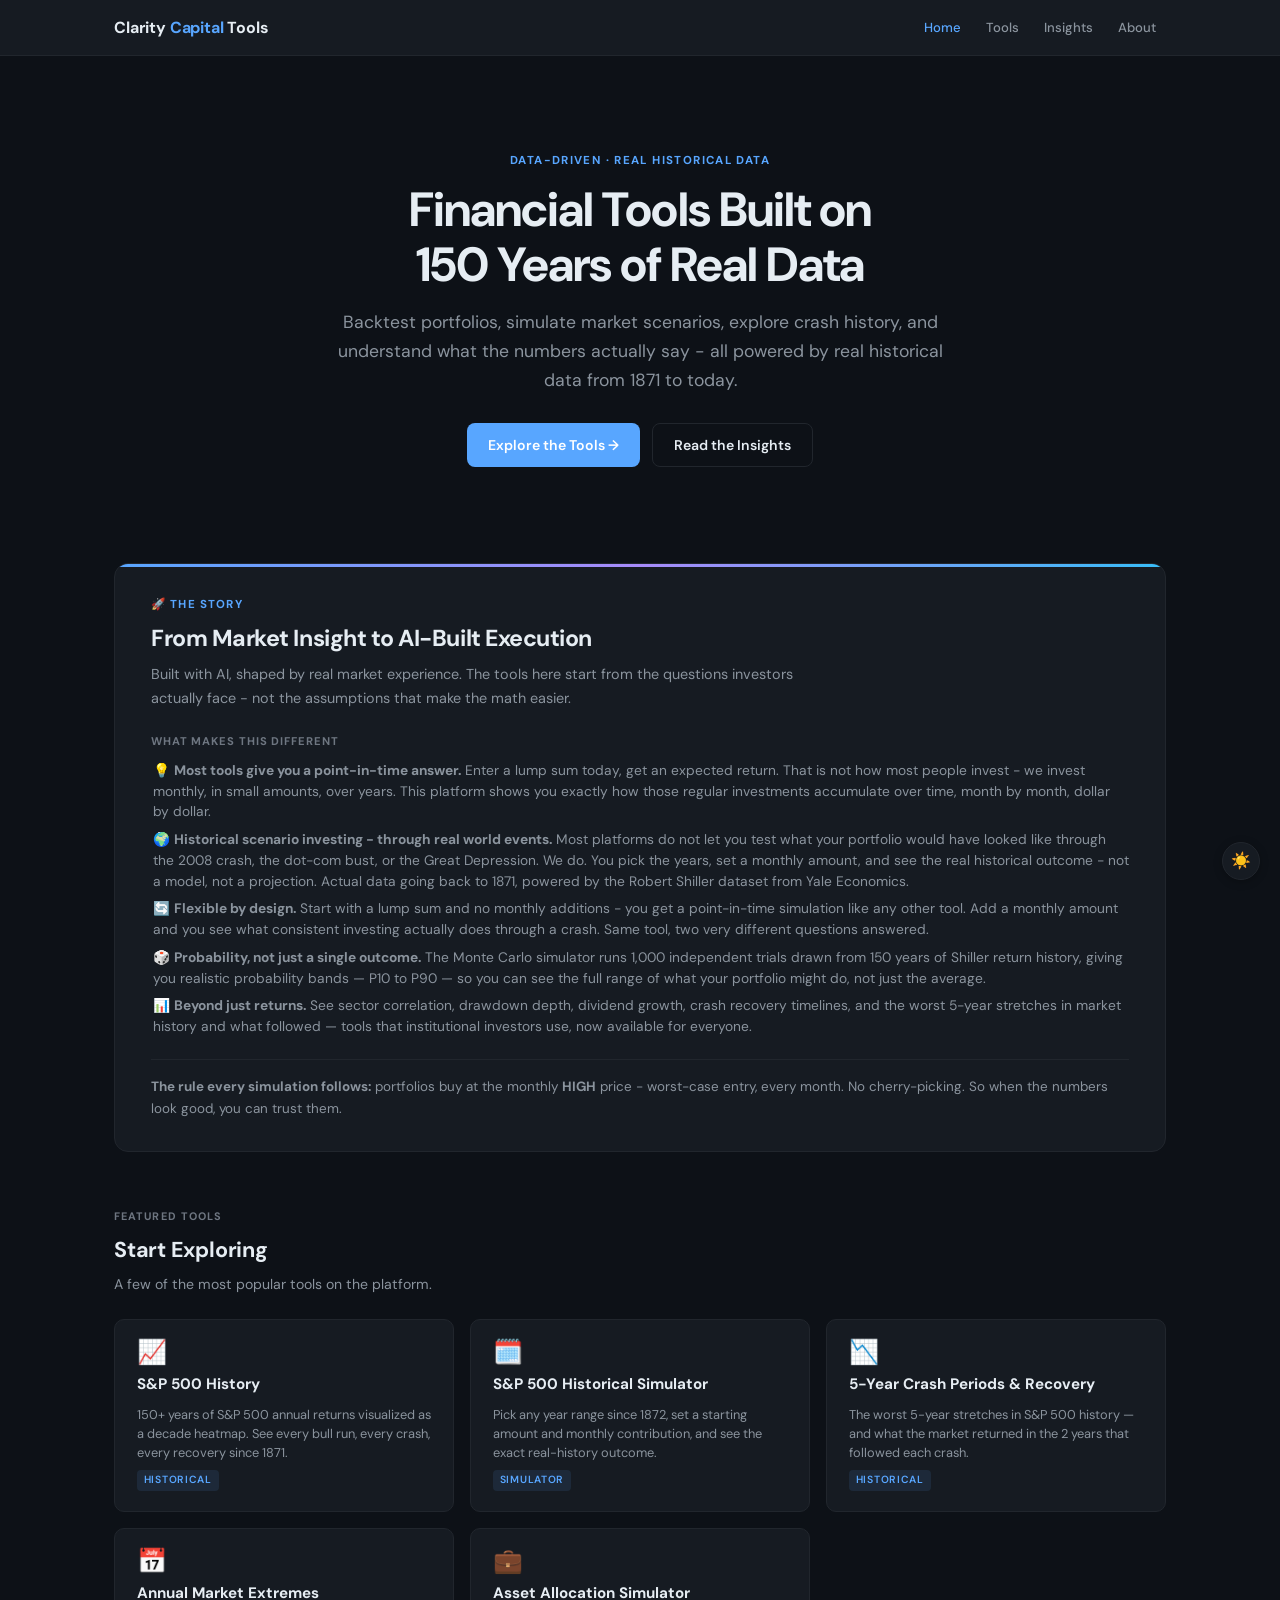
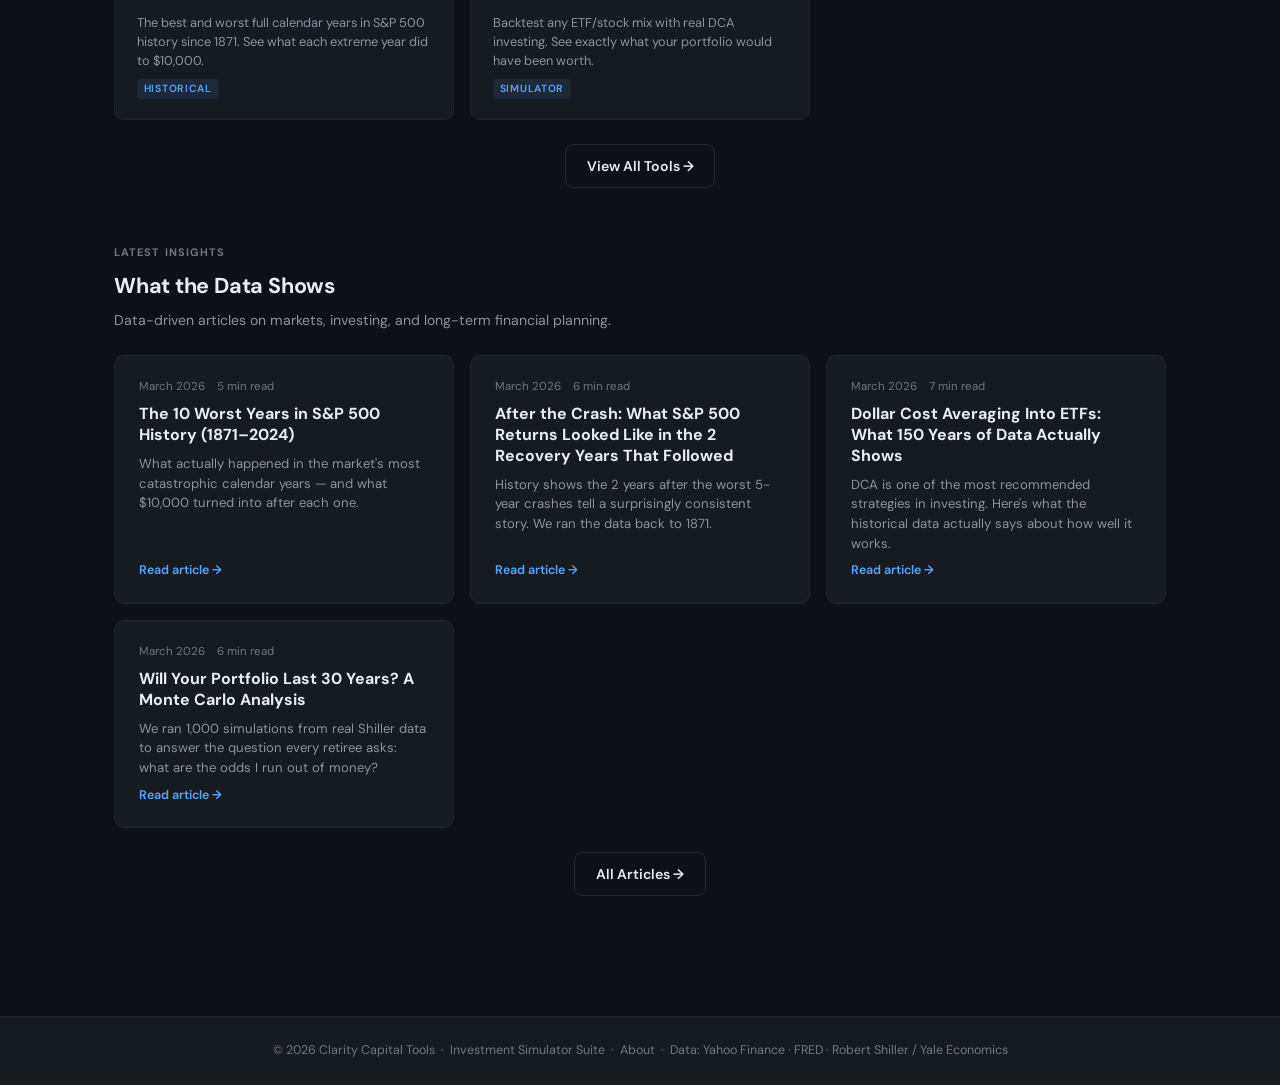
==== index.html @ 522142c0 "Polish all pages: em dashes to hyphens, expand contractions, remove sign-up/free language, tighten c" ====
<!doctype html>
<html lang="en">
<head>
  <meta charset="utf-8" />
  <meta name="viewport" content="width=device-width, initial-scale=1" />
  <title>Clarity Capital Tools — Financial Analysis &amp; Investment Simulators</title>
  <meta name="description" content="Data-driven financial tools built on 150+ years of real market data. Backtest portfolios, run Monte Carlo simulations, explore S&P 500 history, and more." />
  <link rel="canonical" href="https://claritycapitaltools.com/" />
  <meta property="og:type" content="website" />
  <meta property="og:title" content="Clarity Capital Tools — Financial Analysis &amp; Investment Simulators" />
  <meta property="og:description" content="Data-driven financial tools built on 150+ years of real market data. Backtest portfolios, simulate returns, explore market history." />
  <meta property="og:url" content="https://claritycapitaltools.com/" />
  <meta property="og:site_name" content="Clarity Capital Tools" />
  <meta name="twitter:card" content="summary_large_image" />
  <meta name="twitter:title" content="Clarity Capital Tools — Investment Simulators" />
  <meta name="twitter:description" content="Data-driven financial tools built on 150+ years of real market data." />
  <script type="application/ld+json">
{
  "@context": "https://schema.org",
  "@type": "WebSite",
  "name": "Clarity Capital Tools",
  "url": "https://claritycapitaltools.com/",
  "description": "Data-driven financial tools and investment simulators built on 150+ years of real market data.",
  "potentialAction": {
    "@type": "SearchAction",
    "target": "https://claritycapitaltools.com/tools.html",
    "query-input": "required name=search_term_string"
  }
}
</script>
  <link rel="preconnect" href="https://fonts.googleapis.com" />
  <link rel="preconnect" href="https://fonts.gstatic.com" crossorigin />
  <link href="https://fonts.googleapis.com/css2?family=DM+Sans:ital,opsz,wght@0,9..40,400;0,9..40,500;0,9..40,600;0,9..40,700;1,9..40,400&display=swap" rel="stylesheet" />
  <link rel="stylesheet" href="shared.css" />
  <script src="theme-toggle.js"></script>
  <style>
    .section { margin: 3.5rem 0; }

    /* ── origin story section ── */
    .origin-wrap {
      background: var(--card);
      border: 1px solid var(--border);
      border-radius: 14px;
      padding: 2rem 2.25rem;
      position: relative;
      overflow: hidden;
    }
    .origin-wrap::before {
      content: '';
      position: absolute;
      top: 0; left: 0; right: 0;
      height: 3px;
      background: linear-gradient(90deg, var(--accent), #a78bfa, #38bdf8);
    }
    .origin-kicker {
      font-size: .72rem;
      font-weight: 700;
      text-transform: uppercase;
      letter-spacing: .1em;
      color: var(--accent);
      margin-bottom: .6rem;
    }
    .origin-headline {
      font-size: 1.45rem;
      font-weight: 700;
      line-height: 1.25;
      letter-spacing: -.02em;
      margin-bottom: .6rem;
    }
    .origin-sub {
      font-size: .9rem;
      color: var(--text2);
      line-height: 1.65;
      margin-bottom: 1.4rem;
      max-width: 680px;
    }
    .origin-body {
      display: grid;
      grid-template-columns: 1fr;
      gap: 1.5rem 2rem;
    }
    .origin-col-label {
      font-size: .7rem;
      font-weight: 700;
      text-transform: uppercase;
      letter-spacing: .08em;
      color: var(--text3);
      margin-bottom: .6rem;
    }
    .origin-list {
      list-style: none;
      padding: 0; margin: 0;
      display: flex;
      flex-direction: column;
      gap: .45rem;
    }
    .origin-list li {
      font-size: .86rem;
      color: var(--text2);
      line-height: 1.5;
      padding-left: .1rem;
    }
    .origin-rule {
      font-size: .84rem;
      color: var(--text2);
      line-height: 1.6;
      border-top: 1px solid var(--border);
      margin-top: 1.4rem;
      padding-top: 1rem;
    }
    .origin-rule strong { color: var(--text1); }

    /* ── stack-earn spotlight ── */
    .member-spotlight {
      background: linear-gradient(135deg, rgba(99,102,241,.07) 0%, rgba(168,85,247,.07) 100%);
      border: 1px solid rgba(99,102,241,.2);
      border-radius: 14px;
      padding: 1.75rem 2rem;
      display: flex;
      align-items: center;
      gap: 1.5rem;
      flex-wrap: wrap;
    }
    [data-theme="dark"] .member-spotlight {
      background: linear-gradient(135deg, rgba(99,102,241,.1) 0%, rgba(168,85,247,.1) 100%);
      border-color: rgba(99,102,241,.3);
    }
    .spotlight-icon {
      font-size: 2.4rem;
      flex-shrink: 0;
    }
    .spotlight-body { flex: 1; min-width: 220px; }
    .spotlight-tag {
      display: inline-block;
      font-size: .65rem;
      font-weight: 700;
      text-transform: uppercase;
      letter-spacing: .08em;
      background: rgba(99,102,241,.15);
      color: #6366f1;
      border-radius: 4px;
      padding: 2px 7px;
      margin-bottom: .45rem;
    }
    [data-theme="dark"] .spotlight-tag { color: #a5b4fc; background: rgba(99,102,241,.2); }
    .spotlight-title { font-size: 1.1rem; font-weight: 700; margin-bottom: .35rem; }
    .spotlight-desc { font-size: .86rem; color: var(--text2); line-height: 1.6; }
    .spotlight-cta {
      display: inline-block;
      margin-top: .75rem;
      font-size: .83rem;
      font-weight: 600;
      color: #6366f1;
      text-decoration: none;
    }
    [data-theme="dark"] .spotlight-cta { color: #a5b4fc; }
    .spotlight-cta:hover { text-decoration: underline; }
  </style>
</head>
<body>
  <header class="site-header">
    <div class="header-inner">
      <a href="/" class="brand">Clarity <span>Capital</span> Tools</a>
      <nav class="site-nav">
        <a href="/" class="active">Home</a>
        <a href="/tools.html">Tools</a>
        <a href="/insights/">Insights</a>
        <a href="/about.html">About</a>
      </nav>
    </div>
  </header>

  <main>
    <div class="container">

      <!-- hero -->
      <div class="hero">
        <div class="hero-eyebrow">Data-Driven · Real Historical Data</div>
        <h1>Financial Tools Built on<br>150 Years of Real Data</h1>
        <p>Backtest portfolios, simulate market scenarios, explore crash history, and understand what the numbers actually say - all powered by real historical data from 1871 to today.</p>
        <div class="hero-actions">
          <a href="https://investsim.claritycapitaltools.com" class="btn btn-primary">Explore the Tools →</a>
          <a href="/insights/" class="btn btn-outline">Read the Insights</a>
        </div>
      </div>

      <!-- origin story -->
      <div class="section">
        <div class="origin-wrap">
          <div class="origin-kicker">🚀 The Story</div>
          <div class="origin-headline">From Market Insight to AI-Built Execution</div>
          <div class="origin-sub">Built with AI, shaped by real market experience. The tools here start from the questions investors actually face - not the assumptions that make the math easier.</div>
          <div class="origin-body">
            <div>
              <div class="origin-col-label">What makes this different</div>
              <ul class="origin-list">
                <li>💡 <strong>Most tools give you a point-in-time answer.</strong> Enter a lump sum today, get an expected return. That is not how most people invest - we invest monthly, in small amounts, over years. This platform shows you exactly how those regular investments accumulate over time, month by month, dollar by dollar.</li>
                <li>🌍 <strong>Historical scenario investing - through real world events.</strong> Most platforms do not let you test what your portfolio would have looked like through the 2008 crash, the dot-com bust, or the Great Depression. We do. You pick the years, set a monthly amount, and see the real historical outcome - not a model, not a projection. Actual data going back to 1871, powered by the Robert Shiller dataset from Yale Economics.</li>
                <li>🔄 <strong>Flexible by design.</strong> Start with a lump sum and no monthly additions - you get a point-in-time simulation like any other tool. Add a monthly amount and you see what consistent investing actually does through a crash. Same tool, two very different questions answered.</li>
                <li>🎲 <strong>Probability, not just a single outcome.</strong> The Monte Carlo simulator runs 1,000 independent trials drawn from 150 years of Shiller return history, giving you realistic probability bands — P10 to P90 — so you can see the full range of what your portfolio might do, not just the average.</li>
                <li>📊 <strong>Beyond just returns.</strong> See sector correlation, drawdown depth, dividend growth, crash recovery timelines, and the worst 5-year stretches in market history and what followed — tools that institutional investors use, now available for everyone.</li>
              </ul>
            </div>
          </div>
          <div class="origin-rule">
            <strong>The rule every simulation follows:</strong> portfolios buy at the monthly <strong>HIGH</strong> price - worst-case entry, every month. No cherry-picking. So when the numbers look good, you can trust them.
          </div>
        </div>
      </div>

      <!-- featured tools -->
      <div class="section">
        <div class="section-head">
          <div class="section-label">Featured tools</div>
          <h2>Start Exploring</h2>
          <p>A few of the most popular tools on the platform.</p>
        </div>
        <div class="card-grid">
          <a href="https://investsim.claritycapitaltools.com/sp500-history.html" class="tool-card">
            <div class="tool-icon">📈</div>
            <div class="tool-name">S&amp;P 500 History</div>
            <div class="tool-desc">150+ years of S&amp;P 500 annual returns visualized as a decade heatmap. See every bull run, every crash, every recovery since 1871.</div>
            <span class="tool-tag">Historical</span>
          </a>
          <a href="https://investsim.claritycapitaltools.com/sp500-simulate.html" class="tool-card">
            <div class="tool-icon">🗓️</div>
            <div class="tool-name">S&amp;P 500 Historical Simulator</div>
            <div class="tool-desc">Pick any year range since 1872, set a starting amount and monthly contribution, and see the exact real-history outcome.</div>
            <span class="tool-tag">Simulator</span>
          </a>
          <a href="https://investsim.claritycapitaltools.com/bad-streaks.html" class="tool-card">
            <div class="tool-icon">📉</div>
            <div class="tool-name">5-Year Crash Periods &amp; Recovery</div>
            <div class="tool-desc">The worst 5-year stretches in S&amp;P 500 history — and what the market returned in the 2 years that followed each crash.</div>
            <span class="tool-tag">Historical</span>
          </a>
          <a href="https://investsim.claritycapitaltools.com/extreme-years.html" class="tool-card">
            <div class="tool-icon">📅</div>
            <div class="tool-name">Annual Market Extremes</div>
            <div class="tool-desc">The best and worst full calendar years in S&amp;P 500 history since 1871. See what each extreme year did to $10,000.</div>
            <span class="tool-tag">Historical</span>
          </a>
          <a href="https://investsim.claritycapitaltools.com/simulator-guide.html" class="tool-card">
            <div class="tool-icon">💼</div>
            <div class="tool-name">Asset Allocation Simulator</div>
            <div class="tool-desc">Backtest any ETF/stock mix with real DCA investing. See exactly what your portfolio would have been worth.</div>
            <span class="tool-tag">Simulator</span>
          </a>
        </div>
        <div style="text-align:center;margin-top:1.5rem;">
          <a href="/tools.html" class="btn btn-outline">View All Tools →</a>
        </div>
      </div>

      <!-- latest insights -->
      <div class="section">
        <div class="section-head">
          <div class="section-label">Latest insights</div>
          <h2>What the Data Shows</h2>
          <p>Data-driven articles on markets, investing, and long-term financial planning.</p>
        </div>
        <div class="card-grid-2">
          <a href="/insights/sp500-worst-years.html" class="article-card">
            <div class="article-meta"><span>March 2026</span><span>5 min read</span></div>
            <div class="article-title">The 10 Worst Years in S&amp;P 500 History (1871–2024)</div>
            <div class="article-summary">What actually happened in the market's most catastrophic calendar years — and what $10,000 turned into after each one.</div>
            <div class="article-cta">Read article →</div>
          </a>
          <a href="/insights/market-crash-recovery.html" class="article-card">
            <div class="article-meta"><span>March 2026</span><span>6 min read</span></div>
            <div class="article-title">After the Crash: What S&amp;P 500 Returns Looked Like in the 2 Recovery Years That Followed</div>
            <div class="article-summary">History shows the 2 years after the worst 5-year crashes tell a surprisingly consistent story. We ran the data back to 1871.</div>
            <div class="article-cta">Read article →</div>
          </a>
          <a href="/insights/dollar-cost-averaging.html" class="article-card">
            <div class="article-meta"><span>March 2026</span><span>7 min read</span></div>
            <div class="article-title">Dollar Cost Averaging Into ETFs: What 150 Years of Data Actually Shows</div>
            <div class="article-summary">DCA is one of the most recommended strategies in investing. Here's what the historical data actually says about how well it works.</div>
            <div class="article-cta">Read article →</div>
          </a>
          <a href="/insights/monte-carlo-retirement.html" class="article-card">
            <div class="article-meta"><span>March 2026</span><span>6 min read</span></div>
            <div class="article-title">Will Your Portfolio Last 30 Years? A Monte Carlo Analysis</div>
            <div class="article-summary">We ran 1,000 simulations from real Shiller data to answer the question every retiree asks: what are the odds I run out of money?</div>
            <div class="article-cta">Read article →</div>
          </a>
        </div>
        <div style="text-align:center;margin-top:1.5rem;">
          <a href="/insights/" class="btn btn-outline">All Articles →</a>
        </div>
      </div>

    </div><!-- /.container -->
  </main>

  <footer class="site-footer">
    <p>© 2026 Clarity Capital Tools &nbsp;·&nbsp;
    <a href="https://investsim.claritycapitaltools.com">Investment Simulator Suite</a> &nbsp;·&nbsp;
    <a href="/about.html">About</a> &nbsp;·&nbsp;
    Data: Yahoo Finance · FRED · Robert Shiller / Yale Economics</p>
  </footer>
</body>
</html>
---- shared.css ----
/* ── Clarity Capital Tools — shared.css ── */

/* Google Fonts loaded in HTML */

/* ── CSS variables ── */
:root {
  --bg:      #0d1117;
  --card:    #161b22;
  --border:  #21262d;
  --text:    #e6edf3;
  --text2:   #8b949e;
  --text3:   #6e7681;
  --accent:  #58a6ff;
  --green:   #3fb950;
  --red:     #f85149;
  --gold:    #d29922;
  --radius:  10px;
  --shadow:  0 1px 3px rgba(0,0,0,.4);
}
[data-theme="light"] {
  --bg:      #f6f8fa;
  --card:    #ffffff;
  --border:  #d0d7de;
  --text:    #1f2328;
  --text2:   #656d76;
  --text3:   #848d97;
  --accent:  #0969da;
  --green:   #1a7f37;
  --red:     #cf222e;
  --gold:    #9a6700;
  --shadow:  0 1px 3px rgba(0,0,0,.12);
}

/* ── reset ── */
*, *::before, *::after { box-sizing: border-box; margin: 0; padding: 0; }
html { font-size: 16px; }
body {
  font-family: 'DM Sans', system-ui, sans-serif;
  background: var(--bg);
  color: var(--text);
  line-height: 1.6;
  min-height: 100vh;
}
a { color: var(--accent); text-decoration: none; }
a:hover { text-decoration: underline; }
img { max-width: 100%; display: block; }

/* ── site header ── */
.site-header {
  border-bottom: 1px solid var(--border);
  background: var(--card);
  position: sticky;
  top: 0;
  z-index: 100;
}
.header-inner {
  max-width: 1100px;
  margin: 0 auto;
  padding: .75rem 1.5rem;
  display: flex;
  align-items: center;
  justify-content: space-between;
  gap: 1rem;
}
.brand {
  font-size: 1rem;
  font-weight: 700;
  color: var(--text);
  letter-spacing: -.01em;
  white-space: nowrap;
}
.brand:hover { text-decoration: none; color: var(--accent); }
.brand span { color: var(--accent); }

.site-nav { display: flex; gap: .25rem; align-items: center; flex-wrap: wrap; }
.site-nav a {
  font-size: .82rem;
  font-weight: 500;
  color: var(--text2);
  padding: .3rem .65rem;
  border-radius: 6px;
  transition: color .15s, background .15s;
}
.site-nav a:hover { color: var(--text); background: var(--bg); text-decoration: none; }
.site-nav a.active { color: var(--accent); }

/* ── container ── */
.container {
  max-width: 1100px;
  margin: 0 auto;
  padding: 2rem 1.5rem 4rem;
}
.container-narrow {
  max-width: 760px;
  margin: 0 auto;
  padding: 2.5rem 1.5rem 4rem;
}

/* ── hero ── */
.hero {
  text-align: center;
  padding: 4rem 1rem 2.5rem;
}
.hero-eyebrow {
  font-size: .72rem;
  font-weight: 700;
  text-transform: uppercase;
  letter-spacing: .12em;
  color: var(--accent);
  margin-bottom: .75rem;
}
.hero h1 {
  font-size: clamp(2rem, 5vw, 3rem);
  font-weight: 700;
  line-height: 1.15;
  letter-spacing: -.02em;
  margin-bottom: 1rem;
}
.hero p {
  font-size: 1.1rem;
  color: var(--text2);
  max-width: 620px;
  margin: 0 auto 1.75rem;
  line-height: 1.65;
}
.hero-actions { display: flex; gap: .75rem; justify-content: center; flex-wrap: wrap; }

/* ── buttons ── */
.btn {
  display: inline-flex;
  align-items: center;
  gap: .4rem;
  padding: .6rem 1.3rem;
  border-radius: 8px;
  font-size: .88rem;
  font-weight: 600;
  cursor: pointer;
  border: none;
  transition: opacity .15s, transform .1s;
}
.btn:hover { opacity: .88; transform: translateY(-1px); text-decoration: none; }
.btn-primary { background: var(--accent); color: #fff; }
[data-theme="light"] .btn-primary { color: #fff; }
.btn-outline { background: transparent; color: var(--text); border: 1px solid var(--border); }
.btn-outline:hover { border-color: var(--accent); color: var(--accent); }

/* ── section headings ── */
.section-head {
  margin-bottom: 1.5rem;
}
.section-head h2 {
  font-size: 1.35rem;
  font-weight: 700;
  letter-spacing: -.01em;
}
.section-head p {
  font-size: .88rem;
  color: var(--text2);
  margin-top: .3rem;
}
.section-label {
  font-size: .68rem;
  font-weight: 700;
  text-transform: uppercase;
  letter-spacing: .1em;
  color: var(--text3);
  margin-bottom: .5rem;
}

/* ── card grid ── */
.card-grid {
  display: grid;
  grid-template-columns: repeat(auto-fill, minmax(280px, 1fr));
  gap: 1rem;
}
.card-grid-2 {
  display: grid;
  grid-template-columns: repeat(auto-fill, minmax(340px, 1fr));
  gap: 1rem;
}

/* ── tool card ── */
.tool-card {
  background: var(--card);
  border: 1px solid var(--border);
  border-radius: var(--radius);
  padding: 1.25rem 1.35rem;
  display: flex;
  flex-direction: column;
  gap: .5rem;
  transition: border-color .15s, transform .15s, box-shadow .15s;
  color: var(--text);
}
.tool-card:hover {
  border-color: var(--accent);
  transform: translateY(-2px);
  box-shadow: 0 4px 16px rgba(0,0,0,.25);
  text-decoration: none;
  color: var(--text);
}
.tool-icon { font-size: 1.5rem; line-height: 1; }
.tool-name { font-size: .95rem; font-weight: 700; }
.tool-desc { font-size: .8rem; color: var(--text2); line-height: 1.5; }
.tool-tag  {
  display: inline-flex;
  align-items: center;
  font-size: .65rem;
  font-weight: 600;
  text-transform: uppercase;
  letter-spacing: .07em;
  padding: 2px 7px;
  border-radius: 4px;
  background: rgba(88,166,255,.1);
  color: var(--accent);
  align-self: flex-start;
  margin-top: auto;
}

/* ── feature card ── */
.feature-card {
  background: var(--card);
  border: 1px solid var(--border);
  border-radius: var(--radius);
  padding: 1.5rem;
}
.feature-icon { font-size: 1.75rem; margin-bottom: .75rem; }
.feature-title { font-size: 1rem; font-weight: 700; margin-bottom: .4rem; }
.feature-desc { font-size: .84rem; color: var(--text2); line-height: 1.55; }

/* ── article card ── */
.article-card {
  background: var(--card);
  border: 1px solid var(--border);
  border-radius: var(--radius);
  padding: 1.35rem 1.5rem;
  display: flex;
  flex-direction: column;
  gap: .5rem;
  color: var(--text);
  transition: border-color .15s, transform .15s;
}
.article-card:hover {
  border-color: var(--accent);
  transform: translateY(-2px);
  text-decoration: none;
  color: var(--text);
}
.article-meta { font-size: .72rem; color: var(--text3); display: flex; gap: .75rem; }
.article-title { font-size: 1rem; font-weight: 700; line-height: 1.3; }
.article-summary { font-size: .82rem; color: var(--text2); line-height: 1.5; }
.article-cta { font-size: .78rem; color: var(--accent); font-weight: 600; margin-top: auto; }

/* ── divider ── */
.divider { border: none; border-top: 1px solid var(--border); margin: 3rem 0; }

/* ── group label ── */
.group-label {
  font-size: .7rem;
  font-weight: 700;
  text-transform: uppercase;
  letter-spacing: .1em;
  color: var(--text3);
  padding: .4rem 0 .6rem;
  border-bottom: 1px solid var(--border);
  margin-bottom: .75rem;
}

/* ── article body ── */
.article-body { line-height: 1.75; }
.article-body h2 { font-size: 1.2rem; font-weight: 700; margin: 2rem 0 .6rem; }
.article-body h3 { font-size: 1rem; font-weight: 700; margin: 1.5rem 0 .5rem; }
.article-body p  { margin-bottom: 1rem; }
.article-body ul, .article-body ol { margin: 0 0 1rem 1.4rem; }
.article-body li { margin-bottom: .4rem; }
.article-body strong { font-weight: 700; }
.article-body em { font-style: italic; }
.article-body a { color: var(--accent); }
.article-body blockquote {
  border-left: 3px solid var(--accent);
  padding: .5rem 0 .5rem 1rem;
  margin: 1.25rem 0;
  color: var(--text2);
  font-style: italic;
}

/* ── data callout box ── */
.data-callout {
  background: var(--card);
  border: 1px solid var(--border);
  border-left: 3px solid var(--accent);
  border-radius: var(--radius);
  padding: 1rem 1.25rem;
  margin: 1.5rem 0;
  font-size: .88rem;
  color: var(--text2);
}
.data-callout strong { color: var(--text); }

/* ── tool CTA block ── */
.tool-cta {
  background: rgba(88,166,255,.07);
  border: 1px solid rgba(88,166,255,.2);
  border-radius: var(--radius);
  padding: 1.5rem;
  text-align: center;
  margin: 2.5rem 0 0;
}
[data-theme="light"] .tool-cta { background: rgba(9,105,218,.05); border-color: rgba(9,105,218,.2); }
.tool-cta h3 { font-size: 1rem; font-weight: 700; margin-bottom: .4rem; }
.tool-cta p  { font-size: .84rem; color: var(--text2); margin-bottom: 1rem; }

/* ── site footer ── */
.site-footer {
  border-top: 1px solid var(--border);
  background: var(--card);
  padding: 1.5rem;
  text-align: center;
  font-size: .78rem;
  color: var(--text3);
}
.site-footer a { color: var(--text3); }
.site-footer a:hover { color: var(--accent); }

/* ── responsive ── */
@media (max-width: 640px) {
  .header-inner { padding: .6rem 1rem; }
  .container, .container-narrow { padding: 1.5rem 1rem 3rem; }
  .hero { padding: 2.5rem .5rem 1.5rem; }
  .card-grid, .card-grid-2 { grid-template-columns: 1fr; }
}
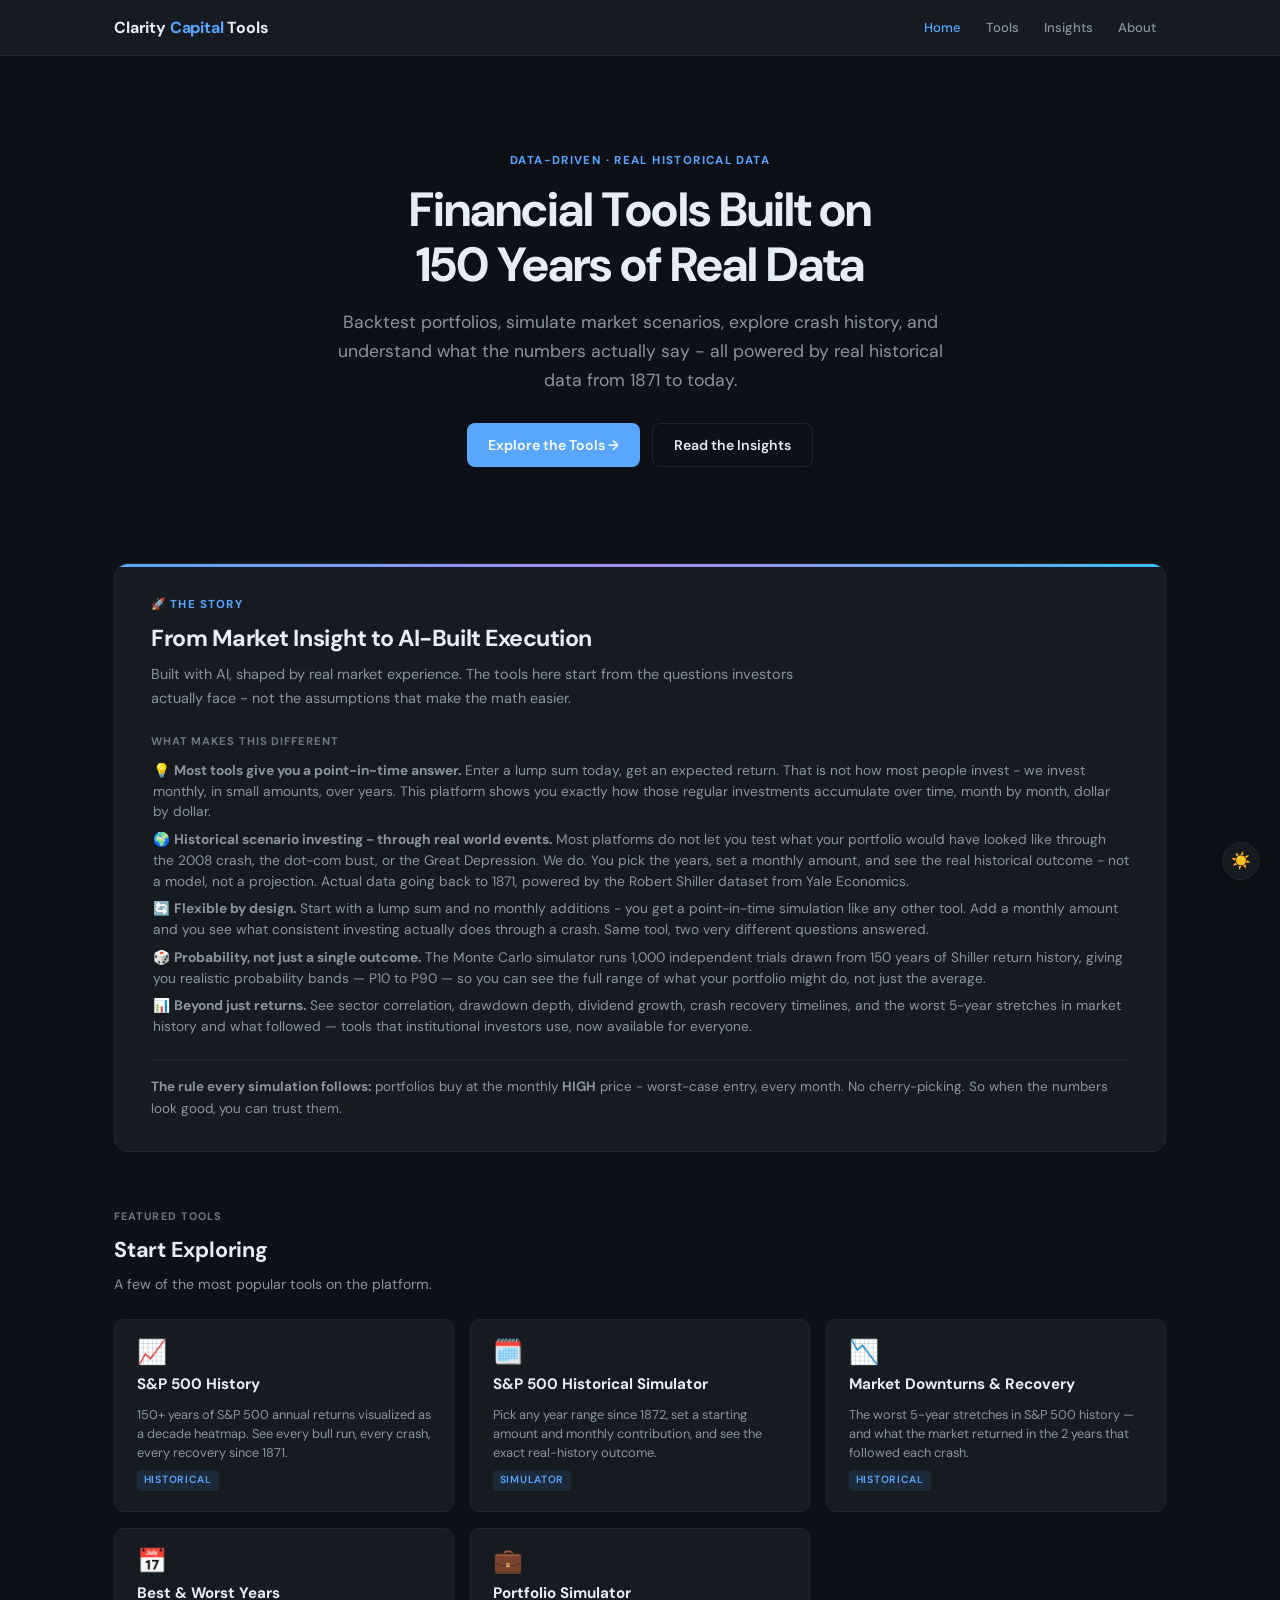
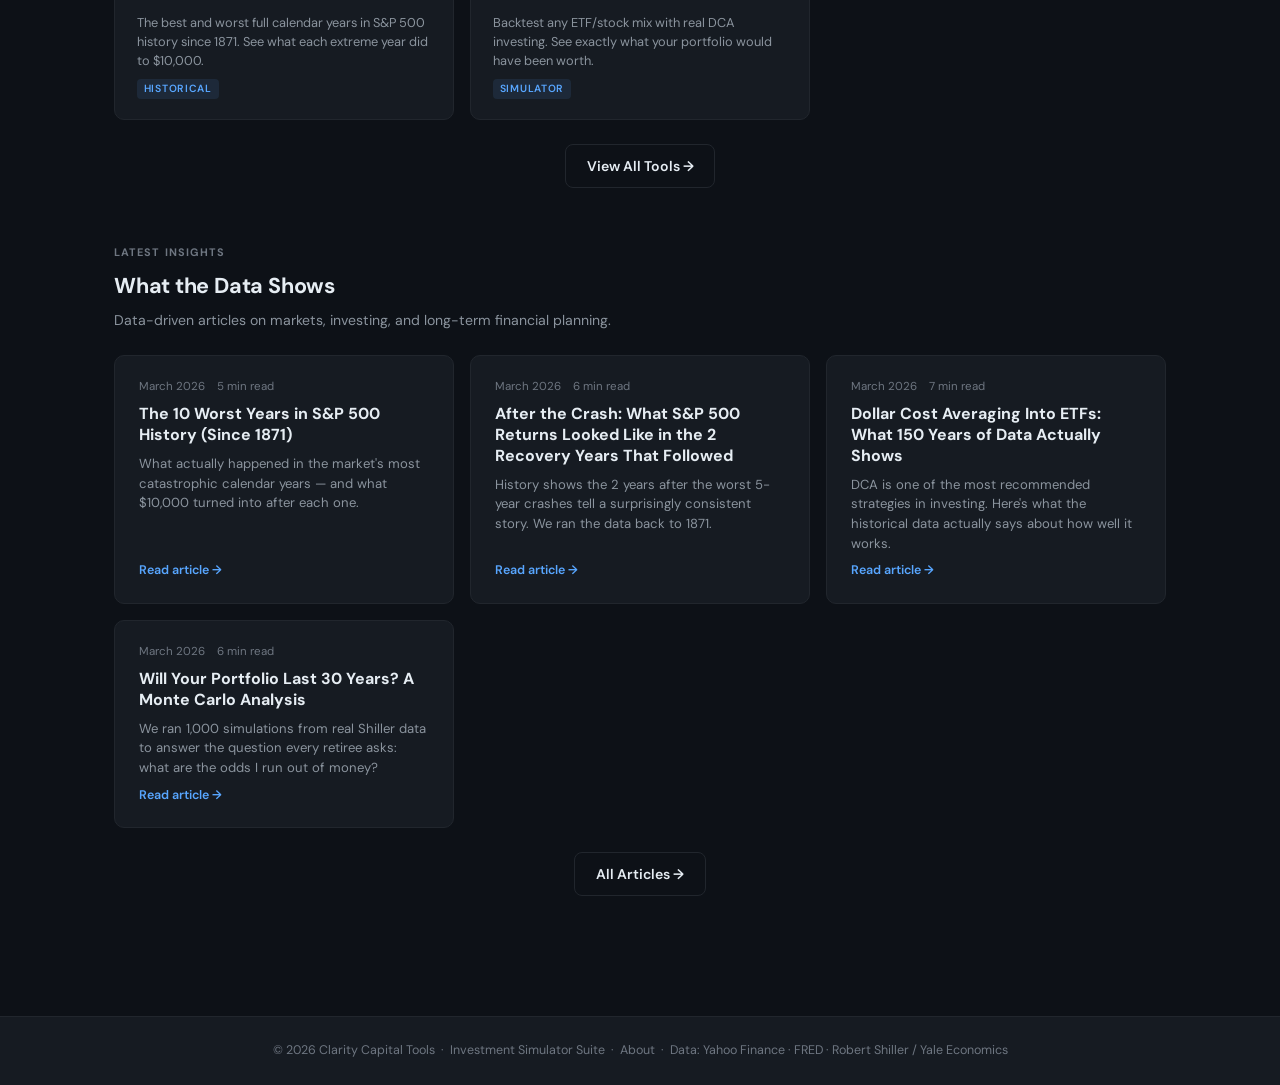
==== commit a24fbb3f: "Align tool names and data ranges with InvestSim Three consecutive reviews of InvestSim flagged that " ====
--- a/index.html
+++ b/index.html
@@ -230,19 +230,19 @@
           </a>
           <a href="https://investsim.claritycapitaltools.com/bad-streaks.html" class="tool-card">
             <div class="tool-icon">📉</div>
-            <div class="tool-name">5-Year Crash Periods &amp; Recovery</div>
+            <div class="tool-name">Market Downturns &amp; Recovery</div>
             <div class="tool-desc">The worst 5-year stretches in S&amp;P 500 history — and what the market returned in the 2 years that followed each crash.</div>
             <span class="tool-tag">Historical</span>
           </a>
           <a href="https://investsim.claritycapitaltools.com/extreme-years.html" class="tool-card">
             <div class="tool-icon">📅</div>
-            <div class="tool-name">Annual Market Extremes</div>
+            <div class="tool-name">Best &amp; Worst Years</div>
             <div class="tool-desc">The best and worst full calendar years in S&amp;P 500 history since 1871. See what each extreme year did to $10,000.</div>
             <span class="tool-tag">Historical</span>
           </a>
           <a href="https://investsim.claritycapitaltools.com/simulator-guide.html" class="tool-card">
             <div class="tool-icon">💼</div>
-            <div class="tool-name">Asset Allocation Simulator</div>
+            <div class="tool-name">Portfolio Simulator</div>
             <div class="tool-desc">Backtest any ETF/stock mix with real DCA investing. See exactly what your portfolio would have been worth.</div>
             <span class="tool-tag">Simulator</span>
           </a>
@@ -262,7 +262,7 @@
         <div class="card-grid-2">
           <a href="/insights/sp500-worst-years.html" class="article-card">
             <div class="article-meta"><span>March 2026</span><span>5 min read</span></div>
-            <div class="article-title">The 10 Worst Years in S&amp;P 500 History (1871–2024)</div>
+            <div class="article-title">The 10 Worst Years in S&amp;P 500 History (Since 1871)</div>
             <div class="article-summary">What actually happened in the market's most catastrophic calendar years — and what $10,000 turned into after each one.</div>
             <div class="article-cta">Read article →</div>
           </a>
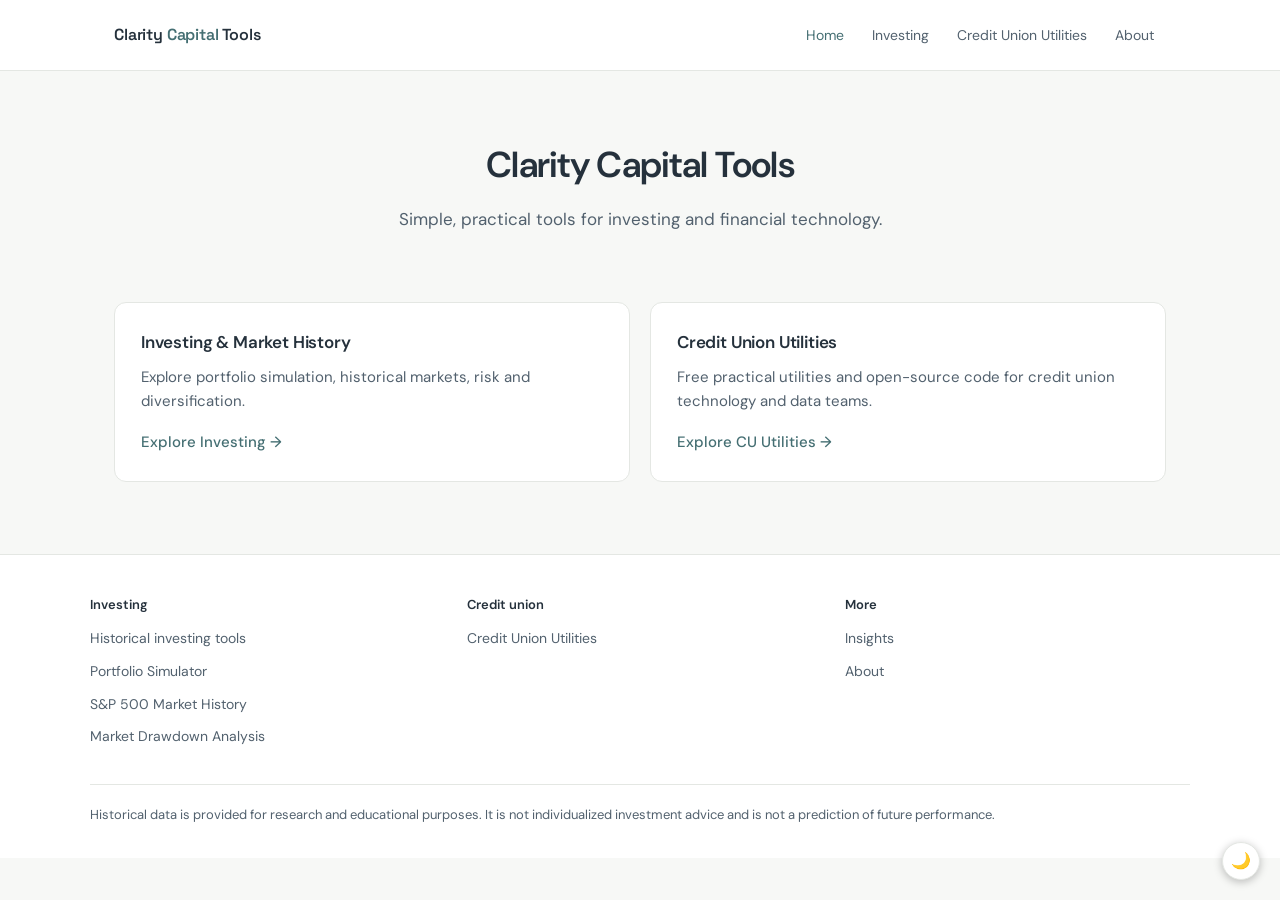
==== commit 892b32c2: "Rebuild Clarity as a launchpad using InvestSim's design system Design transplanted, not reinvented s" ====
--- a/index.html
+++ b/index.html
@@ -3,169 +3,33 @@
 <head>
   <meta charset="utf-8" />
   <meta name="viewport" content="width=device-width, initial-scale=1" />
-  <title>Clarity Capital Tools — Financial Analysis &amp; Investment Simulators</title>
-  <meta name="description" content="Data-driven financial tools built on 150+ years of real market data. Backtest portfolios, run Monte Carlo simulations, explore S&P 500 history, and more." />
+  <title>Clarity Capital Tools | Investing &amp; Financial Utility Tools</title>
+  <meta name="description" content="Simple, practical tools for investing and financial technology. Historical market analysis, portfolio simulation, and free open-source utilities." />
   <link rel="canonical" href="https://claritycapitaltools.com/" />
   <meta property="og:type" content="website" />
-  <meta property="og:title" content="Clarity Capital Tools — Financial Analysis &amp; Investment Simulators" />
-  <meta property="og:description" content="Data-driven financial tools built on 150+ years of real market data. Backtest portfolios, simulate returns, explore market history." />
+  <meta property="og:title" content="Clarity Capital Tools | Investing &amp; Financial Utility Tools" />
+  <meta property="og:description" content="Simple, practical tools for investing and financial technology." />
   <meta property="og:url" content="https://claritycapitaltools.com/" />
   <meta property="og:site_name" content="Clarity Capital Tools" />
-  <meta name="twitter:card" content="summary_large_image" />
-  <meta name="twitter:title" content="Clarity Capital Tools — Investment Simulators" />
-  <meta name="twitter:description" content="Data-driven financial tools built on 150+ years of real market data." />
-  <script type="application/ld+json">
-{
-  "@context": "https://schema.org",
-  "@type": "WebSite",
-  "name": "Clarity Capital Tools",
-  "url": "https://claritycapitaltools.com/",
-  "description": "Data-driven financial tools and investment simulators built on 150+ years of real market data.",
-  "potentialAction": {
-    "@type": "SearchAction",
-    "target": "https://claritycapitaltools.com/tools.html",
-    "query-input": "required name=search_term_string"
-  }
-}
-</script>
+  <meta name="twitter:card" content="summary" />
+  <meta name="twitter:title" content="Clarity Capital Tools | Investing &amp; Financial Utility Tools" />
+  <meta name="twitter:description" content="Simple, practical tools for investing and financial technology." />
   <link rel="preconnect" href="https://fonts.googleapis.com" />
   <link rel="preconnect" href="https://fonts.gstatic.com" crossorigin />
-  <link href="https://fonts.googleapis.com/css2?family=DM+Sans:ital,opsz,wght@0,9..40,400;0,9..40,500;0,9..40,600;0,9..40,700;1,9..40,400&display=swap" rel="stylesheet" />
-  <link rel="stylesheet" href="shared.css" />
-  <script src="theme-toggle.js"></script>
-  <style>
-    .section { margin: 3.5rem 0; }
-
-    /* ── origin story section ── */
-    .origin-wrap {
-      background: var(--card);
-      border: 1px solid var(--border);
-      border-radius: 14px;
-      padding: 2rem 2.25rem;
-      position: relative;
-      overflow: hidden;
-    }
-    .origin-wrap::before {
-      content: '';
-      position: absolute;
-      top: 0; left: 0; right: 0;
-      height: 3px;
-      background: linear-gradient(90deg, var(--accent), #a78bfa, #38bdf8);
-    }
-    .origin-kicker {
-      font-size: .72rem;
-      font-weight: 700;
-      text-transform: uppercase;
-      letter-spacing: .1em;
-      color: var(--accent);
-      margin-bottom: .6rem;
-    }
-    .origin-headline {
-      font-size: 1.45rem;
-      font-weight: 700;
-      line-height: 1.25;
-      letter-spacing: -.02em;
-      margin-bottom: .6rem;
-    }
-    .origin-sub {
-      font-size: .9rem;
-      color: var(--text2);
-      line-height: 1.65;
-      margin-bottom: 1.4rem;
-      max-width: 680px;
-    }
-    .origin-body {
-      display: grid;
-      grid-template-columns: 1fr;
-      gap: 1.5rem 2rem;
-    }
-    .origin-col-label {
-      font-size: .7rem;
-      font-weight: 700;
-      text-transform: uppercase;
-      letter-spacing: .08em;
-      color: var(--text3);
-      margin-bottom: .6rem;
-    }
-    .origin-list {
-      list-style: none;
-      padding: 0; margin: 0;
-      display: flex;
-      flex-direction: column;
-      gap: .45rem;
-    }
-    .origin-list li {
-      font-size: .86rem;
-      color: var(--text2);
-      line-height: 1.5;
-      padding-left: .1rem;
-    }
-    .origin-rule {
-      font-size: .84rem;
-      color: var(--text2);
-      line-height: 1.6;
-      border-top: 1px solid var(--border);
-      margin-top: 1.4rem;
-      padding-top: 1rem;
-    }
-    .origin-rule strong { color: var(--text1); }
-
-    /* ── stack-earn spotlight ── */
-    .member-spotlight {
-      background: linear-gradient(135deg, rgba(99,102,241,.07) 0%, rgba(168,85,247,.07) 100%);
-      border: 1px solid rgba(99,102,241,.2);
-      border-radius: 14px;
-      padding: 1.75rem 2rem;
-      display: flex;
-      align-items: center;
-      gap: 1.5rem;
-      flex-wrap: wrap;
-    }
-    [data-theme="dark"] .member-spotlight {
-      background: linear-gradient(135deg, rgba(99,102,241,.1) 0%, rgba(168,85,247,.1) 100%);
-      border-color: rgba(99,102,241,.3);
-    }
-    .spotlight-icon {
-      font-size: 2.4rem;
-      flex-shrink: 0;
-    }
-    .spotlight-body { flex: 1; min-width: 220px; }
-    .spotlight-tag {
-      display: inline-block;
-      font-size: .65rem;
-      font-weight: 700;
-      text-transform: uppercase;
-      letter-spacing: .08em;
-      background: rgba(99,102,241,.15);
-      color: #6366f1;
-      border-radius: 4px;
-      padding: 2px 7px;
-      margin-bottom: .45rem;
-    }
-    [data-theme="dark"] .spotlight-tag { color: #a5b4fc; background: rgba(99,102,241,.2); }
-    .spotlight-title { font-size: 1.1rem; font-weight: 700; margin-bottom: .35rem; }
-    .spotlight-desc { font-size: .86rem; color: var(--text2); line-height: 1.6; }
-    .spotlight-cta {
-      display: inline-block;
-      margin-top: .75rem;
-      font-size: .83rem;
-      font-weight: 600;
-      color: #6366f1;
-      text-decoration: none;
-    }
-    [data-theme="dark"] .spotlight-cta { color: #a5b4fc; }
-    .spotlight-cta:hover { text-decoration: underline; }
-  </style>
+  <link href="https://fonts.googleapis.com/css2?family=DM+Sans:wght@400;500;600;700&family=JetBrains+Mono:wght@400;500;600;700&family=Space+Grotesk:wght@400;500;600;700&display=swap" rel="stylesheet" />
+  <link rel="stylesheet" href="shared.css?v=2" />
+  <script src="theme-toggle.js?v=2"></script>
 </head>
 <body>
+
   <header class="site-header">
     <div class="header-inner">
       <a href="/" class="brand">Clarity <span>Capital</span> Tools</a>
       <nav class="site-nav">
         <a href="/" class="active">Home</a>
-        <a href="/tools.html">Tools</a>
-        <a href="/insights/">Insights</a>
-        <a href="/about.html">About</a>
+        <a href="/investing">Investing</a>
+        <a href="/credit-union-tools">Credit Union Utilities</a>
+        <a href="/about">About</a>
       </nav>
     </div>
   </header>
@@ -173,131 +37,57 @@
   <main>
     <div class="container">
 
-      <!-- hero -->
       <div class="hero">
-        <div class="hero-eyebrow">Data-Driven · Real Historical Data</div>
-        <h1>Financial Tools Built on<br>150 Years of Real Data</h1>
-        <p>Backtest portfolios, simulate market scenarios, explore crash history, and understand what the numbers actually say - all powered by real historical data from 1871 to today.</p>
-        <div class="hero-actions">
-          <a href="https://investsim.claritycapitaltools.com" class="btn btn-primary">Explore the Tools →</a>
-          <a href="/insights/" class="btn btn-outline">Read the Insights</a>
-        </div>
+        <h1>Clarity Capital Tools</h1>
+        <p>Simple, practical tools for investing and financial technology.</p>
       </div>
 
-      <!-- origin story -->
-      <div class="section">
-        <div class="origin-wrap">
-          <div class="origin-kicker">🚀 The Story</div>
-          <div class="origin-headline">From Market Insight to AI-Built Execution</div>
-          <div class="origin-sub">Built with AI, shaped by real market experience. The tools here start from the questions investors actually face - not the assumptions that make the math easier.</div>
-          <div class="origin-body">
-            <div>
-              <div class="origin-col-label">What makes this different</div>
-              <ul class="origin-list">
-                <li>💡 <strong>Most tools give you a point-in-time answer.</strong> Enter a lump sum today, get an expected return. That is not how most people invest - we invest monthly, in small amounts, over years. This platform shows you exactly how those regular investments accumulate over time, month by month, dollar by dollar.</li>
-                <li>🌍 <strong>Historical scenario investing - through real world events.</strong> Most platforms do not let you test what your portfolio would have looked like through the 2008 crash, the dot-com bust, or the Great Depression. We do. You pick the years, set a monthly amount, and see the real historical outcome - not a model, not a projection. Actual data going back to 1871, powered by the Robert Shiller dataset from Yale Economics.</li>
-                <li>🔄 <strong>Flexible by design.</strong> Start with a lump sum and no monthly additions - you get a point-in-time simulation like any other tool. Add a monthly amount and you see what consistent investing actually does through a crash. Same tool, two very different questions answered.</li>
-                <li>🎲 <strong>Probability, not just a single outcome.</strong> The Monte Carlo simulator runs 1,000 independent trials drawn from 150 years of Shiller return history, giving you realistic probability bands — P10 to P90 — so you can see the full range of what your portfolio might do, not just the average.</li>
-                <li>📊 <strong>Beyond just returns.</strong> See sector correlation, drawdown depth, dividend growth, crash recovery timelines, and the worst 5-year stretches in market history and what followed — tools that institutional investors use, now available for everyone.</li>
-              </ul>
-            </div>
-          </div>
-          <div class="origin-rule">
-            <strong>The rule every simulation follows:</strong> portfolios buy at the monthly <strong>HIGH</strong> price - worst-case entry, every month. No cherry-picking. So when the numbers look good, you can trust them.
-          </div>
-        </div>
+      <div class="card-grid-2" style="margin-top:48px">
+        <a href="/investing" class="tool-card">
+          <div class="tool-name">Investing &amp; Market History</div>
+          <div class="tool-desc">Explore portfolio simulation, historical markets, risk and diversification.</div>
+          <span class="tool-cta">Explore Investing &rarr;</span>
+        </a>
+        <a href="/credit-union-tools" class="tool-card">
+          <div class="tool-name">Credit Union Utilities</div>
+          <div class="tool-desc">Free practical utilities and open-source code for credit union technology and data teams.</div>
+          <span class="tool-cta">Explore CU Utilities &rarr;</span>
+        </a>
       </div>
 
-      <!-- featured tools -->
-      <div class="section">
-        <div class="section-head">
-          <div class="section-label">Featured tools</div>
-          <h2>Start Exploring</h2>
-          <p>A few of the most popular tools on the platform.</p>
-        </div>
-        <div class="card-grid">
-          <a href="https://investsim.claritycapitaltools.com/sp500-history.html" class="tool-card">
-            <div class="tool-icon">📈</div>
-            <div class="tool-name">S&amp;P 500 History</div>
-            <div class="tool-desc">150+ years of S&amp;P 500 annual returns visualized as a decade heatmap. See every bull run, every crash, every recovery since 1871.</div>
-            <span class="tool-tag">Historical</span>
-          </a>
-          <a href="https://investsim.claritycapitaltools.com/sp500-simulate.html" class="tool-card">
-            <div class="tool-icon">🗓️</div>
-            <div class="tool-name">S&amp;P 500 Historical Simulator</div>
-            <div class="tool-desc">Pick any year range since 1872, set a starting amount and monthly contribution, and see the exact real-history outcome.</div>
-            <span class="tool-tag">Simulator</span>
-          </a>
-          <a href="https://investsim.claritycapitaltools.com/bad-streaks.html" class="tool-card">
-            <div class="tool-icon">📉</div>
-            <div class="tool-name">Market Downturns &amp; Recovery</div>
-            <div class="tool-desc">The worst 5-year stretches in S&amp;P 500 history — and what the market returned in the 2 years that followed each crash.</div>
-            <span class="tool-tag">Historical</span>
-          </a>
-          <a href="https://investsim.claritycapitaltools.com/extreme-years.html" class="tool-card">
-            <div class="tool-icon">📅</div>
-            <div class="tool-name">Best &amp; Worst Years</div>
-            <div class="tool-desc">The best and worst full calendar years in S&amp;P 500 history since 1871. See what each extreme year did to $10,000.</div>
-            <span class="tool-tag">Historical</span>
-          </a>
-          <a href="https://investsim.claritycapitaltools.com/simulator-guide.html" class="tool-card">
-            <div class="tool-icon">💼</div>
-            <div class="tool-name">Portfolio Simulator</div>
-            <div class="tool-desc">Backtest any ETF/stock mix with real DCA investing. See exactly what your portfolio would have been worth.</div>
-            <span class="tool-tag">Simulator</span>
-          </a>
-        </div>
-        <div style="text-align:center;margin-top:1.5rem;">
-          <a href="/tools.html" class="btn btn-outline">View All Tools →</a>
-        </div>
-      </div>
-
-      <!-- latest insights -->
-      <div class="section">
-        <div class="section-head">
-          <div class="section-label">Latest insights</div>
-          <h2>What the Data Shows</h2>
-          <p>Data-driven articles on markets, investing, and long-term financial planning.</p>
-        </div>
-        <div class="card-grid-2">
-          <a href="/insights/sp500-worst-years.html" class="article-card">
-            <div class="article-meta"><span>March 2026</span><span>5 min read</span></div>
-            <div class="article-title">The 10 Worst Years in S&amp;P 500 History (Since 1871)</div>
-            <div class="article-summary">What actually happened in the market's most catastrophic calendar years — and what $10,000 turned into after each one.</div>
-            <div class="article-cta">Read article →</div>
-          </a>
-          <a href="/insights/market-crash-recovery.html" class="article-card">
-            <div class="article-meta"><span>March 2026</span><span>6 min read</span></div>
-            <div class="article-title">After the Crash: What S&amp;P 500 Returns Looked Like in the 2 Recovery Years That Followed</div>
-            <div class="article-summary">History shows the 2 years after the worst 5-year crashes tell a surprisingly consistent story. We ran the data back to 1871.</div>
-            <div class="article-cta">Read article →</div>
-          </a>
-          <a href="/insights/dollar-cost-averaging.html" class="article-card">
-            <div class="article-meta"><span>March 2026</span><span>7 min read</span></div>
-            <div class="article-title">Dollar Cost Averaging Into ETFs: What 150 Years of Data Actually Shows</div>
-            <div class="article-summary">DCA is one of the most recommended strategies in investing. Here's what the historical data actually says about how well it works.</div>
-            <div class="article-cta">Read article →</div>
-          </a>
-          <a href="/insights/monte-carlo-retirement.html" class="article-card">
-            <div class="article-meta"><span>March 2026</span><span>6 min read</span></div>
-            <div class="article-title">Will Your Portfolio Last 30 Years? A Monte Carlo Analysis</div>
-            <div class="article-summary">We ran 1,000 simulations from real Shiller data to answer the question every retiree asks: what are the odds I run out of money?</div>
-            <div class="article-cta">Read article →</div>
-          </a>
-        </div>
-        <div style="text-align:center;margin-top:1.5rem;">
-          <a href="/insights/" class="btn btn-outline">All Articles →</a>
-        </div>
-      </div>
-
-    </div><!-- /.container -->
+    </div>
   </main>
 
   <footer class="site-footer">
-    <p>© 2026 Clarity Capital Tools &nbsp;·&nbsp;
-    <a href="https://investsim.claritycapitaltools.com">Investment Simulator Suite</a> &nbsp;·&nbsp;
-    <a href="/about.html">About</a> &nbsp;·&nbsp;
-    Data: Yahoo Finance · FRED · Robert Shiller / Yale Economics</p>
+    <div class="footer-inner">
+      <div>
+        <h2>Investing</h2>
+        <ul>
+          <li><a href="/investing">Historical investing tools</a></li>
+          <li><a href="https://investsim.claritycapitaltools.com/portfolio-simulator.html">Portfolio Simulator</a></li>
+          <li><a href="https://investsim.claritycapitaltools.com/sp500-history.html">S&amp;P 500 Market History</a></li>
+          <li><a href="https://investsim.claritycapitaltools.com/drawdown.html">Market Drawdown Analysis</a></li>
+        </ul>
+      </div>
+      <div>
+        <h2>Credit union</h2>
+        <ul>
+          <li><a href="/credit-union-tools">Credit Union Utilities</a></li>
+        </ul>
+      </div>
+      <div>
+        <h2>More</h2>
+        <ul>
+          <li><a href="/insights/">Insights</a></li>
+          <li><a href="/about">About</a></li>
+        </ul>
+      </div>
+    </div>
+    <div class="footer-base">
+      Historical data is provided for research and educational purposes. It is not individualized
+      investment advice and is not a prediction of future performance.
+    </div>
   </footer>
+
 </body>
 </html>
--- a/shared.css
+++ b/shared.css
@@ -1,330 +1,154 @@
-/* ── Clarity Capital Tools — shared.css ── */
+/* ==========================================================================
+   Clarity Capital Tools — shared.css
 
-/* Google Fonts loaded in HTML */
+   DESIGN SYSTEM TRANSPLANTED FROM INVESTSIM.
+   The two sites are separate repos and deploy independently, so these tokens
+   exist in two places: here, and in investsim's frontend/shared-analytics.css.
+   If you change a colour, a font or the radius, change it in BOTH or the two
+   sites will drift apart visually -- which is exactly what happened with the
+   tool names before.
 
-/* ── CSS variables ── */
-:root {
-  --bg:      #0d1117;
-  --card:    #161b22;
-  --border:  #21262d;
-  --text:    #e6edf3;
-  --text2:   #8b949e;
-  --text3:   #6e7681;
-  --accent:  #58a6ff;
-  --green:   #3fb950;
-  --red:     #f85149;
-  --gold:    #d29922;
-  --radius:  10px;
-  --shadow:  0 1px 3px rgba(0,0,0,.4);
+   Class names are Clarity's own and are deliberately unchanged, so the five
+   existing Insights articles keep working without being rewritten.
+   ========================================================================== */
+
+/* ── Design tokens ── */
+/* Dark is the base; light is applied by theme-toggle.js, which defaults to
+   light. Same arrangement as InvestSim so both sites behave identically. */
+:root{
+  --bg:#12161a;
+  --card:#1a2025;
+  --border:#2a333a;
+  --accent:#7fb3b6;
+  --accent-dim:rgba(127,179,182,0.14);
+  --red:#c98a84;
+  --gold:#c9a45f;
+  --green:#8fae95;
+  --text:#e9ecea;   /* Clarity's legacy name */
+  --text1:#e9ecea;  /* InvestSim's name, kept so either works */
+  --text2:#a3aeb6;
+  --text3:#a3aeb6;
+  --radius:12px;
+  --shadow:0 2px 10px rgba(0,0,0,.2);
 }
-[data-theme="light"] {
-  --bg:      #f6f8fa;
-  --card:    #ffffff;
-  --border:  #d0d7de;
-  --text:    #1f2328;
-  --text2:   #656d76;
-  --text3:   #848d97;
-  --accent:  #0969da;
-  --green:   #1a7f37;
-  --red:     #cf222e;
-  --gold:    #9a6700;
-  --shadow:  0 1px 3px rgba(0,0,0,.12);
+html[data-theme="light"]{
+  --bg:#f7f8f6;
+  --card:#ffffff;
+  --border:#e4e7e3;
+  --accent:#456f73;
+  --accent-dim:rgba(69,111,115,0.09);
+  --red:#a8524b;
+  --gold:#8a6a2f;
+  --green:#4f7a5c;
+  --text:#25313c;
+  --text1:#25313c;
+  --text2:#52616e;
+  --text3:#52616e;
+  --shadow:0 2px 10px rgba(37,49,60,.07);
 }
 
-/* ── reset ── */
-*, *::before, *::after { box-sizing: border-box; margin: 0; padding: 0; }
-html { font-size: 16px; }
-body {
-  font-family: 'DM Sans', system-ui, sans-serif;
-  background: var(--bg);
-  color: var(--text);
-  line-height: 1.6;
-  min-height: 100vh;
+/* ── Reset ── */
+*,*::before,*::after{box-sizing:border-box;margin:0;padding:0}
+html{font-size:16px}
+body{
+  font-family:'DM Sans',system-ui,sans-serif;
+  font-size:16px;
+  background:var(--bg);
+  color:var(--text1);
+  line-height:1.6;
+  min-height:100vh;
+  -webkit-font-smoothing:antialiased;
 }
-a { color: var(--accent); text-decoration: none; }
-a:hover { text-decoration: underline; }
-img { max-width: 100%; display: block; }
+a{color:var(--accent);text-decoration:none}
+a:hover{text-decoration:underline}
+img{max-width:100%;display:block}
 
-/* ── site header ── */
-.site-header {
-  border-bottom: 1px solid var(--border);
-  background: var(--card);
-  position: sticky;
-  top: 0;
-  z-index: 100;
+/* ── Header ── */
+.site-header{border-bottom:1px solid var(--border);background:var(--card);position:sticky;top:0;z-index:100}
+.header-inner{max-width:1100px;margin:0 auto;padding:16px 24px;display:flex;align-items:center;justify-content:space-between;gap:24px}
+.brand{font-family:'Space Grotesk',sans-serif;font-size:16px;font-weight:600;color:var(--text1);letter-spacing:-.01em;white-space:nowrap}
+.brand:hover{text-decoration:none;color:var(--accent)}
+.brand span{color:var(--accent)}
+.site-nav{display:flex;gap:4px;align-items:center;flex-wrap:wrap}
+.site-nav a{font-size:14px;font-weight:400;color:var(--text2);padding:8px 12px;border-radius:8px;transition:color .15s,background .15s}
+.site-nav a:hover{color:var(--text1);background:var(--bg);text-decoration:none}
+.site-nav a.active{color:var(--accent)}
+
+/* ── Layout ── */
+.container{max-width:1100px;margin:0 auto;padding:0 24px}
+.container-narrow{max-width:760px;margin:0 auto;padding:0 24px}
+.divider{border:none;border-top:1px solid var(--border);margin:48px 0}
+
+/* ── Hero ── */
+.hero{text-align:center;padding:72px 0 8px;max-width:660px;margin:0 auto}
+.hero-eyebrow{font-size:13px;color:var(--text3);margin-bottom:12px}
+.hero h1{font-size:36px;font-weight:600;letter-spacing:-.02em;line-height:1.2;color:var(--text1);margin-bottom:18px}
+.hero p{font-size:17px;line-height:1.75;color:var(--text2);margin-bottom:12px}
+.hero-actions{display:flex;gap:12px;justify-content:center;flex-wrap:wrap;margin-top:28px}
+
+/* ── Section headings ── */
+.section-head{margin-bottom:20px}
+.section-label{font-size:13px;color:var(--text3);margin-bottom:8px}
+.group-label{font-size:14px;font-weight:600;color:var(--text1);margin-bottom:14px}
+
+/* ── Buttons ── */
+.btn{display:inline-block;font-size:15px;font-weight:500;padding:12px 26px;border-radius:10px;border:1px solid transparent;cursor:pointer;transition:opacity .2s,border-color .2s,color .2s}
+.btn:hover{text-decoration:none}
+.btn-primary{background:var(--accent);color:#fff}
+.btn-primary:hover{opacity:.88}
+.btn-outline{border-color:var(--border);color:var(--text1);background:transparent}
+.btn-outline:hover{border-color:var(--accent);color:var(--accent)}
+
+/* ── Cards ── */
+.card-grid{display:grid;grid-template-columns:repeat(auto-fit,minmax(260px,1fr));gap:20px}
+.card-grid-2{display:grid;grid-template-columns:repeat(auto-fit,minmax(280px,1fr));gap:20px}
+
+.tool-card,.feature-card,.article-card{
+  background:var(--card);border:1px solid var(--border);border-radius:var(--radius);
+  padding:26px;color:inherit;display:block;transition:border-color .2s;
 }
-.header-inner {
-  max-width: 1100px;
-  margin: 0 auto;
-  padding: .75rem 1.5rem;
-  display: flex;
-  align-items: center;
-  justify-content: space-between;
-  gap: 1rem;
+.tool-card:hover,.feature-card:hover,.article-card:hover{border-color:var(--accent);text-decoration:none}
+
+.tool-icon,.feature-icon{font-size:22px;margin-bottom:12px;line-height:1}
+.tool-name,.feature-title{font-size:17px;font-weight:600;color:var(--text1);margin-bottom:8px;letter-spacing:-.01em}
+.tool-desc,.feature-desc{font-size:15px;line-height:1.65;color:var(--text2)}
+.tool-tag{display:inline-block;margin-top:14px;font-size:12px;color:var(--text3);border:1px solid var(--border);border-radius:999px;padding:3px 10px}
+.tool-cta{display:inline-block;margin-top:16px;font-size:15px;font-weight:500;color:var(--accent)}
+
+/* ── Articles ── */
+.article-title{font-size:17px;font-weight:600;color:var(--text1);margin-bottom:8px;letter-spacing:-.01em;line-height:1.4}
+.article-summary{font-size:15px;line-height:1.65;color:var(--text2);margin-bottom:12px}
+.article-meta{font-size:13px;color:var(--text3)}
+.article-body{max-width:760px;font-size:17px;line-height:1.8;color:var(--text2)}
+.article-body h2{font-size:22px;font-weight:600;color:var(--text1);margin:36px 0 12px;letter-spacing:-.01em}
+.article-body h3{font-size:18px;font-weight:600;color:var(--text1);margin:28px 0 10px}
+.article-body p{margin-bottom:18px}
+.article-body ul,.article-body ol{margin:0 0 18px 22px}
+.article-body li{margin-bottom:8px}
+.article-body strong{color:var(--text1);font-weight:600}
+.article-body table{width:100%;border-collapse:collapse;margin:22px 0;font-family:'JetBrains Mono',monospace;font-size:14px}
+.article-body th{text-align:left;padding:10px 12px;border-bottom:2px solid var(--border);color:var(--text1);font-weight:600}
+.article-body td{padding:9px 12px;border-bottom:1px solid var(--border)}
+.article-cta{background:var(--card);border:1px solid var(--border);border-radius:var(--radius);padding:24px 26px;margin:32px 0}
+.data-callout{background:var(--card);border-left:3px solid var(--accent);border-radius:0;padding:16px 20px;margin:24px 0;font-size:15px;line-height:1.7;color:var(--text2)}
+
+/* ── Footer ── */
+.site-footer{border-top:1px solid var(--border);background:var(--card);margin-top:72px;padding:40px 24px 32px}
+.site-footer .footer-inner{max-width:1100px;margin:0 auto;display:grid;grid-template-columns:repeat(auto-fit,minmax(180px,1fr));gap:28px 32px}
+.site-footer h2{font-size:13px;font-weight:600;color:var(--text1);margin-bottom:10px}
+.site-footer ul{list-style:none;padding:0;margin:0}
+.site-footer li{margin-bottom:7px}
+.site-footer a{font-size:14px;color:var(--text2)}
+.site-footer a:hover{color:var(--accent)}
+.site-footer .footer-base{max-width:1100px;margin:28px auto 0;padding-top:20px;border-top:1px solid var(--border);font-size:13px;color:var(--text3);line-height:1.6}
+
+/* ── Theme toggle ── */
+.theme-toggle-btn{position:fixed;bottom:24px;right:24px;width:44px;height:44px;border-radius:50%;border:1px solid var(--border);background:var(--card);color:var(--text2);font-size:18px;cursor:pointer;z-index:900;box-shadow:var(--shadow);display:flex;align-items:center;justify-content:center;padding:0;line-height:1;transition:border-color .2s,color .2s}
+.theme-toggle-btn:hover{border-color:var(--accent);color:var(--accent)}
+
+@media(max-width:600px){
+  .hero{padding-top:48px}
+  .hero h1{font-size:28px}
+  .header-inner{padding:14px 20px;gap:12px}
+  .site-footer{margin-top:48px;padding:32px 20px 24px}
 }
-.brand {
-  font-size: 1rem;
-  font-weight: 700;
-  color: var(--text);
-  letter-spacing: -.01em;
-  white-space: nowrap;
-}
-.brand:hover { text-decoration: none; color: var(--accent); }
-.brand span { color: var(--accent); }
-
-.site-nav { display: flex; gap: .25rem; align-items: center; flex-wrap: wrap; }
-.site-nav a {
-  font-size: .82rem;
-  font-weight: 500;
-  color: var(--text2);
-  padding: .3rem .65rem;
-  border-radius: 6px;
-  transition: color .15s, background .15s;
-}
-.site-nav a:hover { color: var(--text); background: var(--bg); text-decoration: none; }
-.site-nav a.active { color: var(--accent); }
-
-/* ── container ── */
-.container {
-  max-width: 1100px;
-  margin: 0 auto;
-  padding: 2rem 1.5rem 4rem;
-}
-.container-narrow {
-  max-width: 760px;
-  margin: 0 auto;
-  padding: 2.5rem 1.5rem 4rem;
-}
-
-/* ── hero ── */
-.hero {
-  text-align: center;
-  padding: 4rem 1rem 2.5rem;
-}
-.hero-eyebrow {
-  font-size: .72rem;
-  font-weight: 700;
-  text-transform: uppercase;
-  letter-spacing: .12em;
-  color: var(--accent);
-  margin-bottom: .75rem;
-}
-.hero h1 {
-  font-size: clamp(2rem, 5vw, 3rem);
-  font-weight: 700;
-  line-height: 1.15;
-  letter-spacing: -.02em;
-  margin-bottom: 1rem;
-}
-.hero p {
-  font-size: 1.1rem;
-  color: var(--text2);
-  max-width: 620px;
-  margin: 0 auto 1.75rem;
-  line-height: 1.65;
-}
-.hero-actions { display: flex; gap: .75rem; justify-content: center; flex-wrap: wrap; }
-
-/* ── buttons ── */
-.btn {
-  display: inline-flex;
-  align-items: center;
-  gap: .4rem;
-  padding: .6rem 1.3rem;
-  border-radius: 8px;
-  font-size: .88rem;
-  font-weight: 600;
-  cursor: pointer;
-  border: none;
-  transition: opacity .15s, transform .1s;
-}
-.btn:hover { opacity: .88; transform: translateY(-1px); text-decoration: none; }
-.btn-primary { background: var(--accent); color: #fff; }
-[data-theme="light"] .btn-primary { color: #fff; }
-.btn-outline { background: transparent; color: var(--text); border: 1px solid var(--border); }
-.btn-outline:hover { border-color: var(--accent); color: var(--accent); }
-
-/* ── section headings ── */
-.section-head {
-  margin-bottom: 1.5rem;
-}
-.section-head h2 {
-  font-size: 1.35rem;
-  font-weight: 700;
-  letter-spacing: -.01em;
-}
-.section-head p {
-  font-size: .88rem;
-  color: var(--text2);
-  margin-top: .3rem;
-}
-.section-label {
-  font-size: .68rem;
-  font-weight: 700;
-  text-transform: uppercase;
-  letter-spacing: .1em;
-  color: var(--text3);
-  margin-bottom: .5rem;
-}
-
-/* ── card grid ── */
-.card-grid {
-  display: grid;
-  grid-template-columns: repeat(auto-fill, minmax(280px, 1fr));
-  gap: 1rem;
-}
-.card-grid-2 {
-  display: grid;
-  grid-template-columns: repeat(auto-fill, minmax(340px, 1fr));
-  gap: 1rem;
-}
-
-/* ── tool card ── */
-.tool-card {
-  background: var(--card);
-  border: 1px solid var(--border);
-  border-radius: var(--radius);
-  padding: 1.25rem 1.35rem;
-  display: flex;
-  flex-direction: column;
-  gap: .5rem;
-  transition: border-color .15s, transform .15s, box-shadow .15s;
-  color: var(--text);
-}
-.tool-card:hover {
-  border-color: var(--accent);
-  transform: translateY(-2px);
-  box-shadow: 0 4px 16px rgba(0,0,0,.25);
-  text-decoration: none;
-  color: var(--text);
-}
-.tool-icon { font-size: 1.5rem; line-height: 1; }
-.tool-name { font-size: .95rem; font-weight: 700; }
-.tool-desc { font-size: .8rem; color: var(--text2); line-height: 1.5; }
-.tool-tag  {
-  display: inline-flex;
-  align-items: center;
-  font-size: .65rem;
-  font-weight: 600;
-  text-transform: uppercase;
-  letter-spacing: .07em;
-  padding: 2px 7px;
-  border-radius: 4px;
-  background: rgba(88,166,255,.1);
-  color: var(--accent);
-  align-self: flex-start;
-  margin-top: auto;
-}
-
-/* ── feature card ── */
-.feature-card {
-  background: var(--card);
-  border: 1px solid var(--border);
-  border-radius: var(--radius);
-  padding: 1.5rem;
-}
-.feature-icon { font-size: 1.75rem; margin-bottom: .75rem; }
-.feature-title { font-size: 1rem; font-weight: 700; margin-bottom: .4rem; }
-.feature-desc { font-size: .84rem; color: var(--text2); line-height: 1.55; }
-
-/* ── article card ── */
-.article-card {
-  background: var(--card);
-  border: 1px solid var(--border);
-  border-radius: var(--radius);
-  padding: 1.35rem 1.5rem;
-  display: flex;
-  flex-direction: column;
-  gap: .5rem;
-  color: var(--text);
-  transition: border-color .15s, transform .15s;
-}
-.article-card:hover {
-  border-color: var(--accent);
-  transform: translateY(-2px);
-  text-decoration: none;
-  color: var(--text);
-}
-.article-meta { font-size: .72rem; color: var(--text3); display: flex; gap: .75rem; }
-.article-title { font-size: 1rem; font-weight: 700; line-height: 1.3; }
-.article-summary { font-size: .82rem; color: var(--text2); line-height: 1.5; }
-.article-cta { font-size: .78rem; color: var(--accent); font-weight: 600; margin-top: auto; }
-
-/* ── divider ── */
-.divider { border: none; border-top: 1px solid var(--border); margin: 3rem 0; }
-
-/* ── group label ── */
-.group-label {
-  font-size: .7rem;
-  font-weight: 700;
-  text-transform: uppercase;
-  letter-spacing: .1em;
-  color: var(--text3);
-  padding: .4rem 0 .6rem;
-  border-bottom: 1px solid var(--border);
-  margin-bottom: .75rem;
-}
-
-/* ── article body ── */
-.article-body { line-height: 1.75; }
-.article-body h2 { font-size: 1.2rem; font-weight: 700; margin: 2rem 0 .6rem; }
-.article-body h3 { font-size: 1rem; font-weight: 700; margin: 1.5rem 0 .5rem; }
-.article-body p  { margin-bottom: 1rem; }
-.article-body ul, .article-body ol { margin: 0 0 1rem 1.4rem; }
-.article-body li { margin-bottom: .4rem; }
-.article-body strong { font-weight: 700; }
-.article-body em { font-style: italic; }
-.article-body a { color: var(--accent); }
-.article-body blockquote {
-  border-left: 3px solid var(--accent);
-  padding: .5rem 0 .5rem 1rem;
-  margin: 1.25rem 0;
-  color: var(--text2);
-  font-style: italic;
-}
-
-/* ── data callout box ── */
-.data-callout {
-  background: var(--card);
-  border: 1px solid var(--border);
-  border-left: 3px solid var(--accent);
-  border-radius: var(--radius);
-  padding: 1rem 1.25rem;
-  margin: 1.5rem 0;
-  font-size: .88rem;
-  color: var(--text2);
-}
-.data-callout strong { color: var(--text); }
-
-/* ── tool CTA block ── */
-.tool-cta {
-  background: rgba(88,166,255,.07);
-  border: 1px solid rgba(88,166,255,.2);
-  border-radius: var(--radius);
-  padding: 1.5rem;
-  text-align: center;
-  margin: 2.5rem 0 0;
-}
-[data-theme="light"] .tool-cta { background: rgba(9,105,218,.05); border-color: rgba(9,105,218,.2); }
-.tool-cta h3 { font-size: 1rem; font-weight: 700; margin-bottom: .4rem; }
-.tool-cta p  { font-size: .84rem; color: var(--text2); margin-bottom: 1rem; }
-
-/* ── site footer ── */
-.site-footer {
-  border-top: 1px solid var(--border);
-  background: var(--card);
-  padding: 1.5rem;
-  text-align: center;
-  font-size: .78rem;
-  color: var(--text3);
-}
-.site-footer a { color: var(--text3); }
-.site-footer a:hover { color: var(--accent); }
-
-/* ── responsive ── */
-@media (max-width: 640px) {
-  .header-inner { padding: .6rem 1rem; }
-  .container, .container-narrow { padding: 1.5rem 1rem 3rem; }
-  .hero { padding: 2.5rem .5rem 1.5rem; }
-  .card-grid, .card-grid-2 { grid-template-columns: 1fr; }
-}
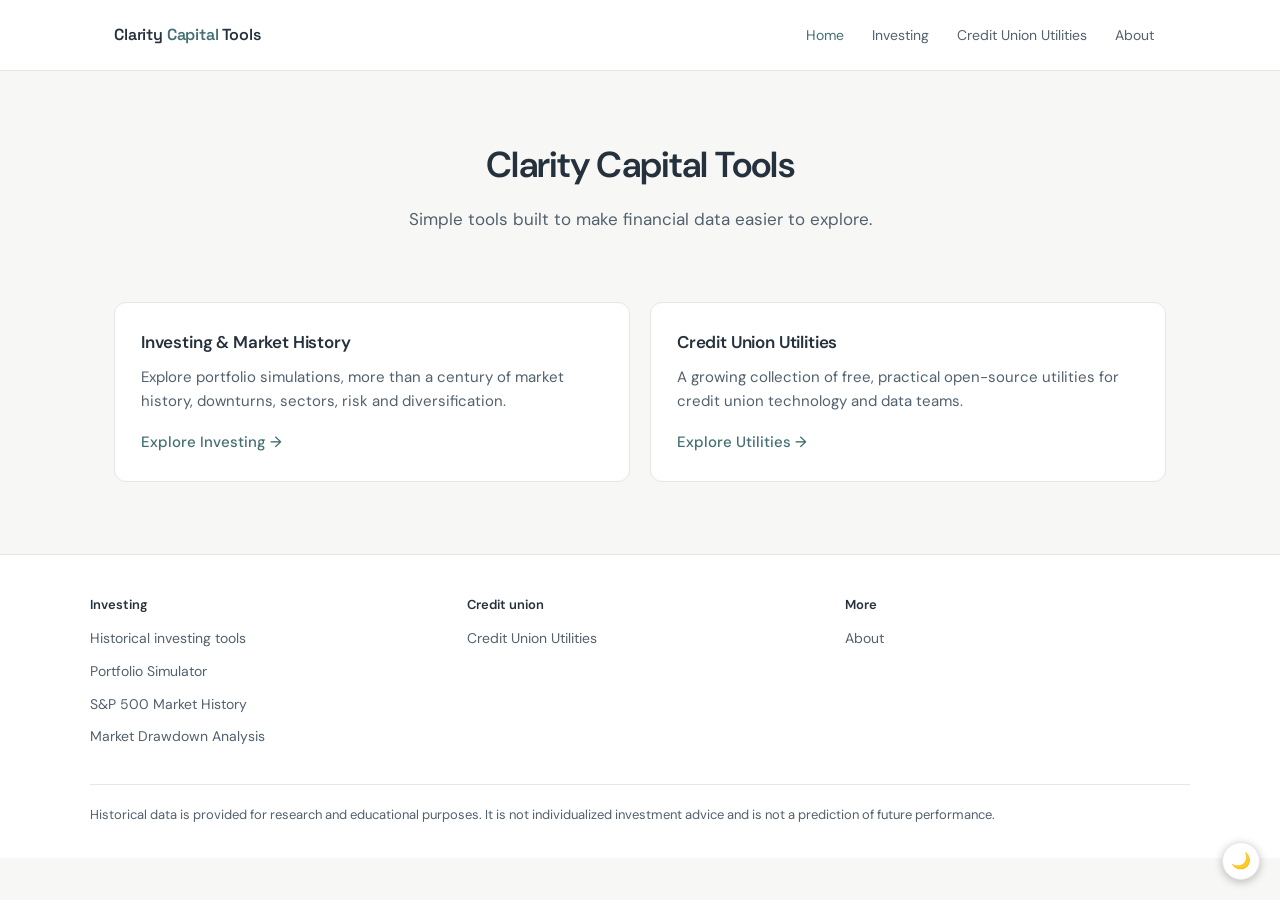
==== commit 37c3aa1d: "Strip Clarity to a launchpad; retire the Insights articles Homepage Hero is now just the name and on" ====
--- a/index.html
+++ b/index.html
@@ -39,19 +39,22 @@
 
       <div class="hero">
         <h1>Clarity Capital Tools</h1>
-        <p>Simple, practical tools for investing and financial technology.</p>
+        <p>Simple tools built to make financial data easier to explore.</p>
       </div>
 
+      <!-- Investing points straight at the InvestSim root, which is the
+           orientation homepage. Clarity's own /investing page is the
+           category directory, reachable from the nav. -->
       <div class="card-grid-2" style="margin-top:48px">
-        <a href="/investing" class="tool-card">
+        <a href="https://investsim.claritycapitaltools.com/" class="tool-card">
           <div class="tool-name">Investing &amp; Market History</div>
-          <div class="tool-desc">Explore portfolio simulation, historical markets, risk and diversification.</div>
+          <div class="tool-desc">Explore portfolio simulations, more than a century of market history, downturns, sectors, risk and diversification.</div>
           <span class="tool-cta">Explore Investing &rarr;</span>
         </a>
         <a href="/credit-union-tools" class="tool-card">
           <div class="tool-name">Credit Union Utilities</div>
-          <div class="tool-desc">Free practical utilities and open-source code for credit union technology and data teams.</div>
-          <span class="tool-cta">Explore CU Utilities &rarr;</span>
+          <div class="tool-desc">A growing collection of free, practical open-source utilities for credit union technology and data teams.</div>
+          <span class="tool-cta">Explore Utilities &rarr;</span>
         </a>
       </div>
 
@@ -78,7 +81,6 @@
       <div>
         <h2>More</h2>
         <ul>
-          <li><a href="/insights/">Insights</a></li>
           <li><a href="/about">About</a></li>
         </ul>
       </div>
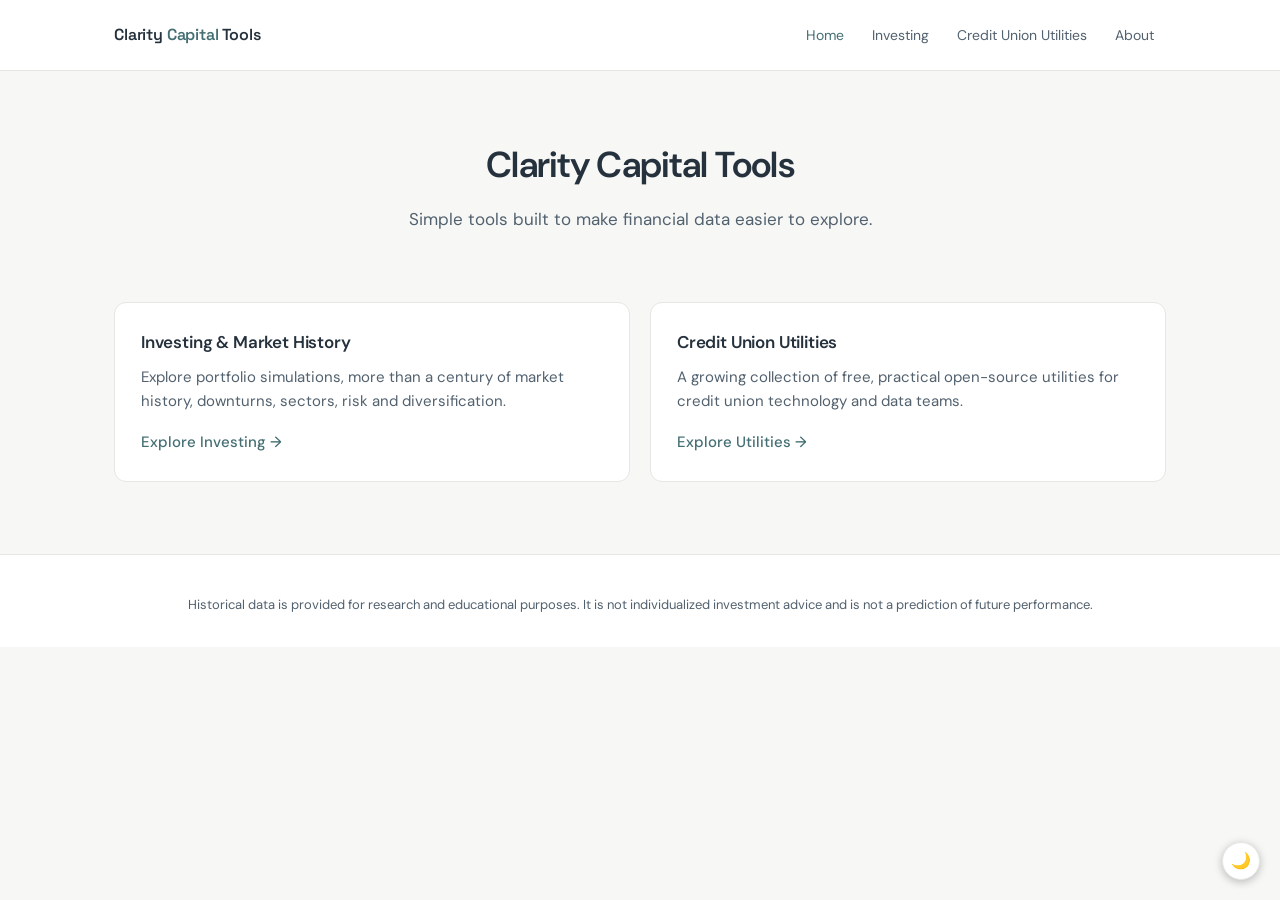
==== commit 54d9e69a: "Remove the footer link columns from Clarity The footer is now just the disclaimer line, centred. App" ====
--- a/index.html
+++ b/index.html
@@ -17,7 +17,7 @@
   <link rel="preconnect" href="https://fonts.googleapis.com" />
   <link rel="preconnect" href="https://fonts.gstatic.com" crossorigin />
   <link href="https://fonts.googleapis.com/css2?family=DM+Sans:wght@400;500;600;700&family=JetBrains+Mono:wght@400;500;600;700&family=Space+Grotesk:wght@400;500;600;700&display=swap" rel="stylesheet" />
-  <link rel="stylesheet" href="shared.css?v=2" />
+  <link rel="stylesheet" href="shared.css?v=3" />
   <script src="theme-toggle.js?v=2"></script>
 </head>
 <body>
@@ -62,29 +62,6 @@
   </main>
 
   <footer class="site-footer">
-    <div class="footer-inner">
-      <div>
-        <h2>Investing</h2>
-        <ul>
-          <li><a href="/investing">Historical investing tools</a></li>
-          <li><a href="https://investsim.claritycapitaltools.com/portfolio-simulator.html">Portfolio Simulator</a></li>
-          <li><a href="https://investsim.claritycapitaltools.com/sp500-history.html">S&amp;P 500 Market History</a></li>
-          <li><a href="https://investsim.claritycapitaltools.com/drawdown.html">Market Drawdown Analysis</a></li>
-        </ul>
-      </div>
-      <div>
-        <h2>Credit union</h2>
-        <ul>
-          <li><a href="/credit-union-tools">Credit Union Utilities</a></li>
-        </ul>
-      </div>
-      <div>
-        <h2>More</h2>
-        <ul>
-          <li><a href="/about">About</a></li>
-        </ul>
-      </div>
-    </div>
     <div class="footer-base">
       Historical data is provided for research and educational purposes. It is not individualized
       investment advice and is not a prediction of future performance.
--- a/shared.css
+++ b/shared.css
@@ -141,6 +141,9 @@
 .site-footer a{font-size:14px;color:var(--text2)}
 .site-footer a:hover{color:var(--accent)}
 .site-footer .footer-base{max-width:1100px;margin:28px auto 0;padding-top:20px;border-top:1px solid var(--border);font-size:13px;color:var(--text3);line-height:1.6}
+/* When the disclaimer is the whole footer, drop the divider -- otherwise the
+   border sits under nothing. */
+.site-footer .footer-base:first-child{margin-top:0;padding-top:0;border-top:none;text-align:center}
 
 /* ── Theme toggle ── */
 .theme-toggle-btn{position:fixed;bottom:24px;right:24px;width:44px;height:44px;border-radius:50%;border:1px solid var(--border);background:var(--card);color:var(--text2);font-size:18px;cursor:pointer;z-index:900;box-shadow:var(--shadow);display:flex;align-items:center;justify-content:center;padding:0;line-height:1;transition:border-color .2s,color .2s}
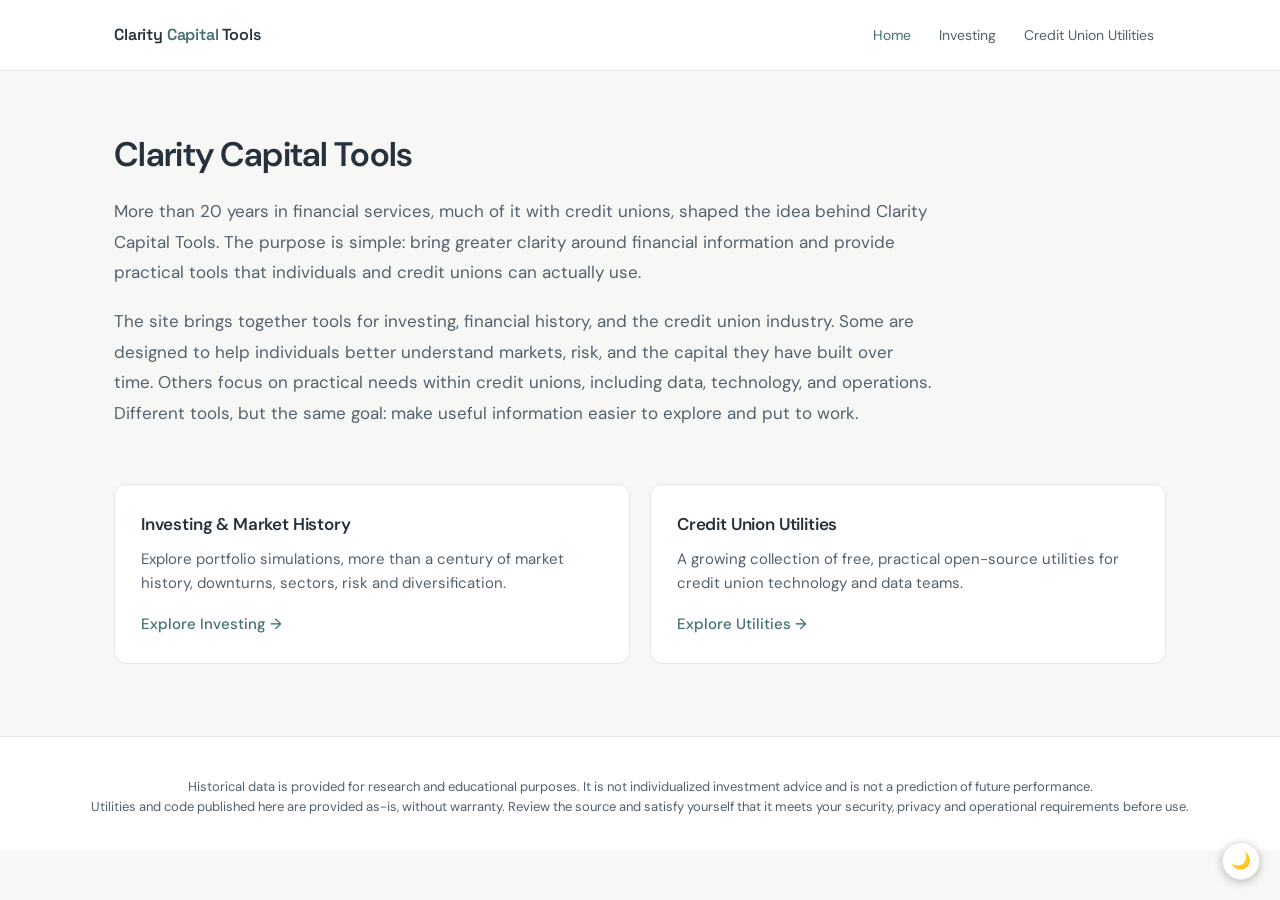
==== commit 5ee6317f: "Lead with the mission statement; retire /investing and /about The homepage now opens with why this e" ====
--- a/index.html
+++ b/index.html
@@ -3,21 +3,21 @@
 <head>
   <meta charset="utf-8" />
   <meta name="viewport" content="width=device-width, initial-scale=1" />
-  <title>Clarity Capital Tools | Investing &amp; Financial Utility Tools</title>
-  <meta name="description" content="Simple, practical tools for investing and financial technology. Historical market analysis, portfolio simulation, and free open-source utilities." />
+  <title>Clarity Capital Tools | Investing &amp; Credit Union Utilities</title>
+  <meta name="description" content="Practical tools that bring greater clarity to financial information — for individuals exploring markets and risk, and for credit union data, technology and operations teams." />
   <link rel="canonical" href="https://claritycapitaltools.com/" />
   <meta property="og:type" content="website" />
-  <meta property="og:title" content="Clarity Capital Tools | Investing &amp; Financial Utility Tools" />
-  <meta property="og:description" content="Simple, practical tools for investing and financial technology." />
+  <meta property="og:title" content="Clarity Capital Tools | Investing &amp; Credit Union Utilities" />
+  <meta property="og:description" content="Practical tools that bring greater clarity to financial information." />
   <meta property="og:url" content="https://claritycapitaltools.com/" />
   <meta property="og:site_name" content="Clarity Capital Tools" />
   <meta name="twitter:card" content="summary" />
-  <meta name="twitter:title" content="Clarity Capital Tools | Investing &amp; Financial Utility Tools" />
-  <meta name="twitter:description" content="Simple, practical tools for investing and financial technology." />
+  <meta name="twitter:title" content="Clarity Capital Tools | Investing &amp; Credit Union Utilities" />
+  <meta name="twitter:description" content="Practical tools that bring greater clarity to financial information." />
   <link rel="preconnect" href="https://fonts.googleapis.com" />
   <link rel="preconnect" href="https://fonts.gstatic.com" crossorigin />
   <link href="https://fonts.googleapis.com/css2?family=DM+Sans:wght@400;500;600;700&family=JetBrains+Mono:wght@400;500;600;700&family=Space+Grotesk:wght@400;500;600;700&display=swap" rel="stylesheet" />
-  <link rel="stylesheet" href="shared.css?v=3" />
+  <link rel="stylesheet" href="shared.css?v=5" />
   <script src="theme-toggle.js?v=2"></script>
 </head>
 <body>
@@ -27,9 +27,8 @@
       <a href="/" class="brand">Clarity <span>Capital</span> Tools</a>
       <nav class="site-nav">
         <a href="/" class="active">Home</a>
-        <a href="/investing">Investing</a>
+        <a href="https://investsim.claritycapitaltools.com/">Investing</a>
         <a href="/credit-union-tools">Credit Union Utilities</a>
-        <a href="/about">About</a>
       </nav>
     </div>
   </header>
@@ -37,14 +36,25 @@
   <main>
     <div class="container">
 
-      <div class="hero">
+      <!-- The statement is the page. It explains why this exists, which is
+           what a first-time visitor actually needs. The two cards below give
+           them somewhere to go. -->
+      <div class="intro">
         <h1>Clarity Capital Tools</h1>
-        <p>Simple tools built to make financial data easier to explore.</p>
+        <p>
+          More than 20 years in financial services, much of it with credit unions, shaped the idea
+          behind Clarity Capital Tools. The purpose is simple: bring greater clarity around financial
+          information and provide practical tools that individuals and credit unions can actually use.
+        </p>
+        <p>
+          The site brings together tools for investing, financial history, and the credit union
+          industry. Some are designed to help individuals better understand markets, risk, and the
+          capital they have built over time. Others focus on practical needs within credit unions,
+          including data, technology, and operations. Different tools, but the same goal: make useful
+          information easier to explore and put to work.
+        </p>
       </div>
 
-      <!-- Investing points straight at the InvestSim root, which is the
-           orientation homepage. Clarity's own /investing page is the
-           category directory, reachable from the nav. -->
       <div class="card-grid-2" style="margin-top:48px">
         <a href="https://investsim.claritycapitaltools.com/" class="tool-card">
           <div class="tool-name">Investing &amp; Market History</div>
@@ -63,8 +73,10 @@
 
   <footer class="site-footer">
     <div class="footer-base">
-      Historical data is provided for research and educational purposes. It is not individualized
-      investment advice and is not a prediction of future performance.
+      <p>Historical data is provided for research and educational purposes. It is not individualized
+         investment advice and is not a prediction of future performance.</p>
+      <p>Utilities and code published here are provided as-is, without warranty. Review the source and
+         satisfy yourself that it meets your security, privacy and operational requirements before use.</p>
     </div>
   </footer>
 
--- a/shared.css
+++ b/shared.css
@@ -79,6 +79,14 @@
 .container-narrow{max-width:760px;margin:0 auto;padding:0 24px}
 .divider{border:none;border-top:1px solid var(--border);margin:48px 0}
 
+/* ── Intro statement (homepage) ── */
+/* Left-aligned prose rather than a centred hero: this is a paragraph of
+   reading, and centred body text of this length is hard to scan. */
+.intro{padding:64px 0 8px;max-width:820px}
+.intro h1{font-size:34px;font-weight:600;letter-spacing:-.02em;line-height:1.2;color:var(--text1);margin-bottom:20px}
+.intro p{font-size:17px;line-height:1.8;color:var(--text2);margin-bottom:18px}
+.intro p:last-child{margin-bottom:0}
+
 /* ── Hero ── */
 .hero{text-align:center;padding:72px 0 8px;max-width:660px;margin:0 auto}
 .hero-eyebrow{font-size:13px;color:var(--text3);margin-bottom:12px}
